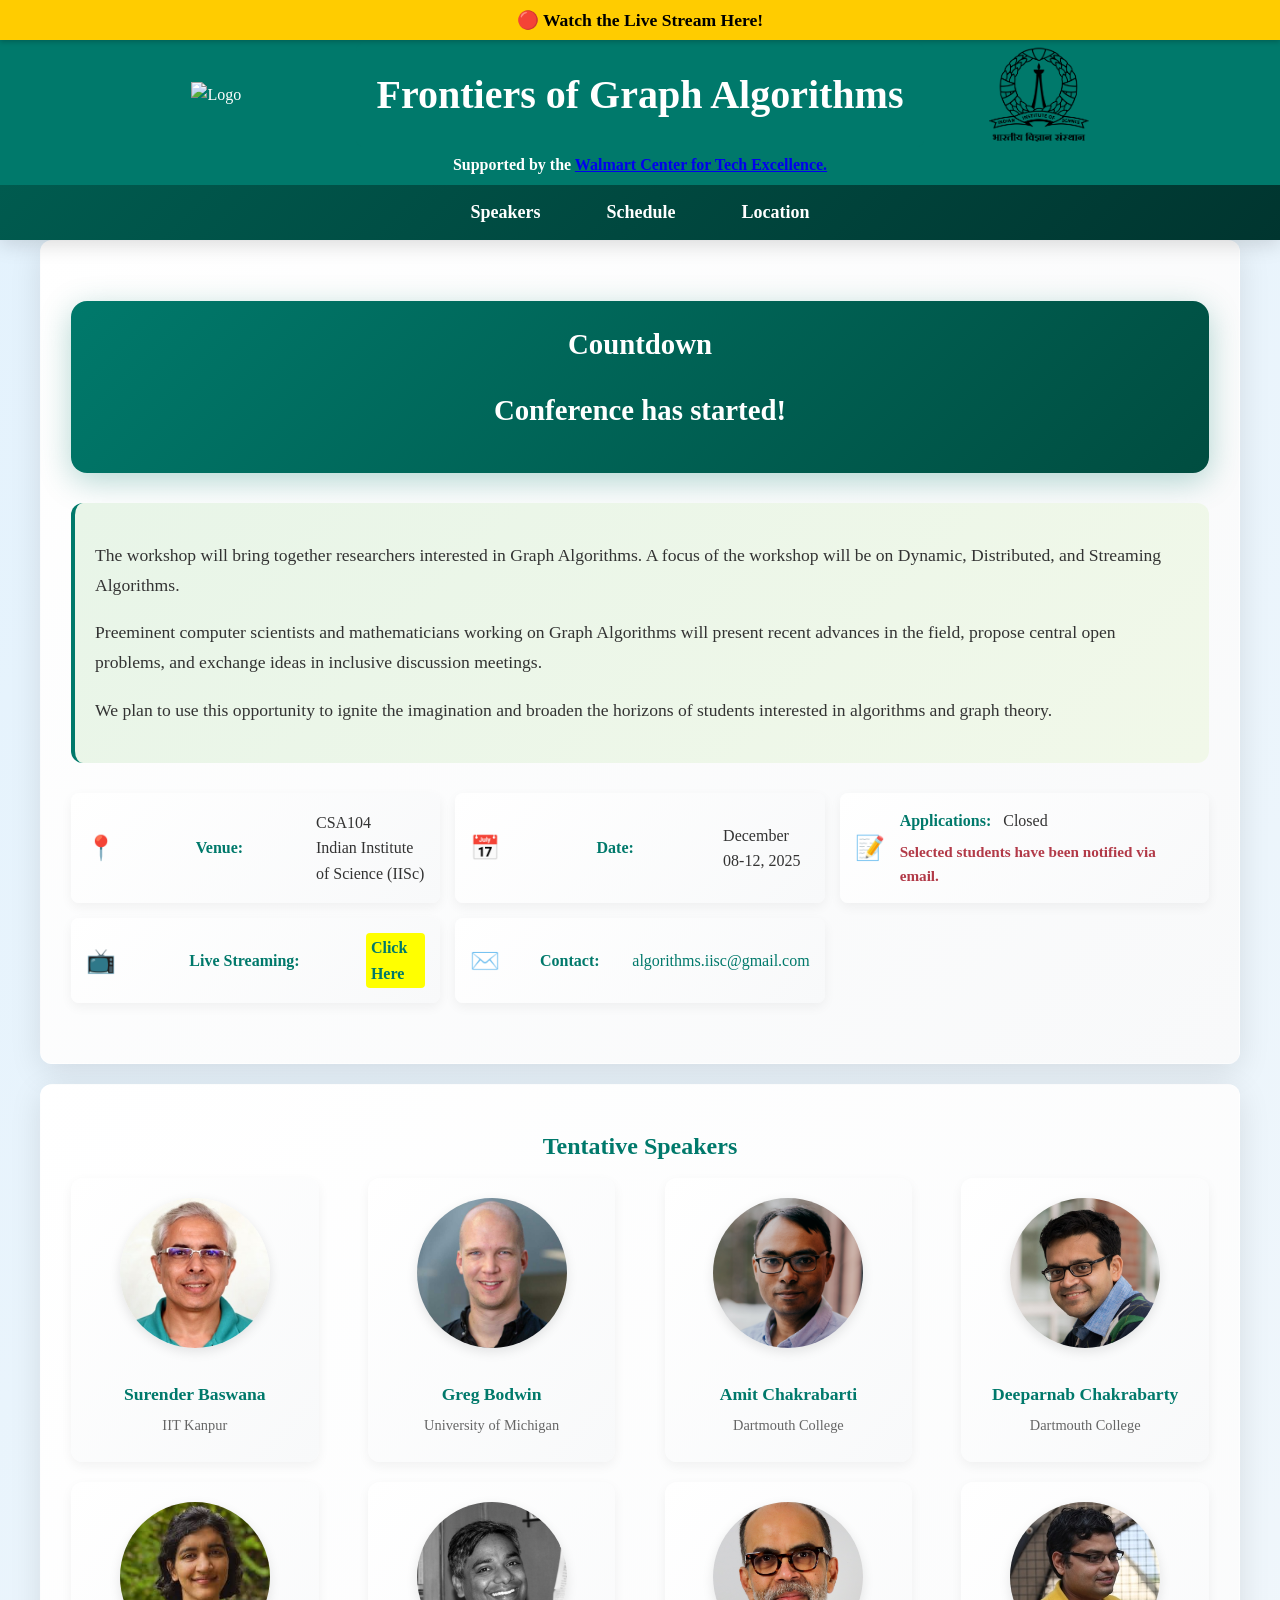
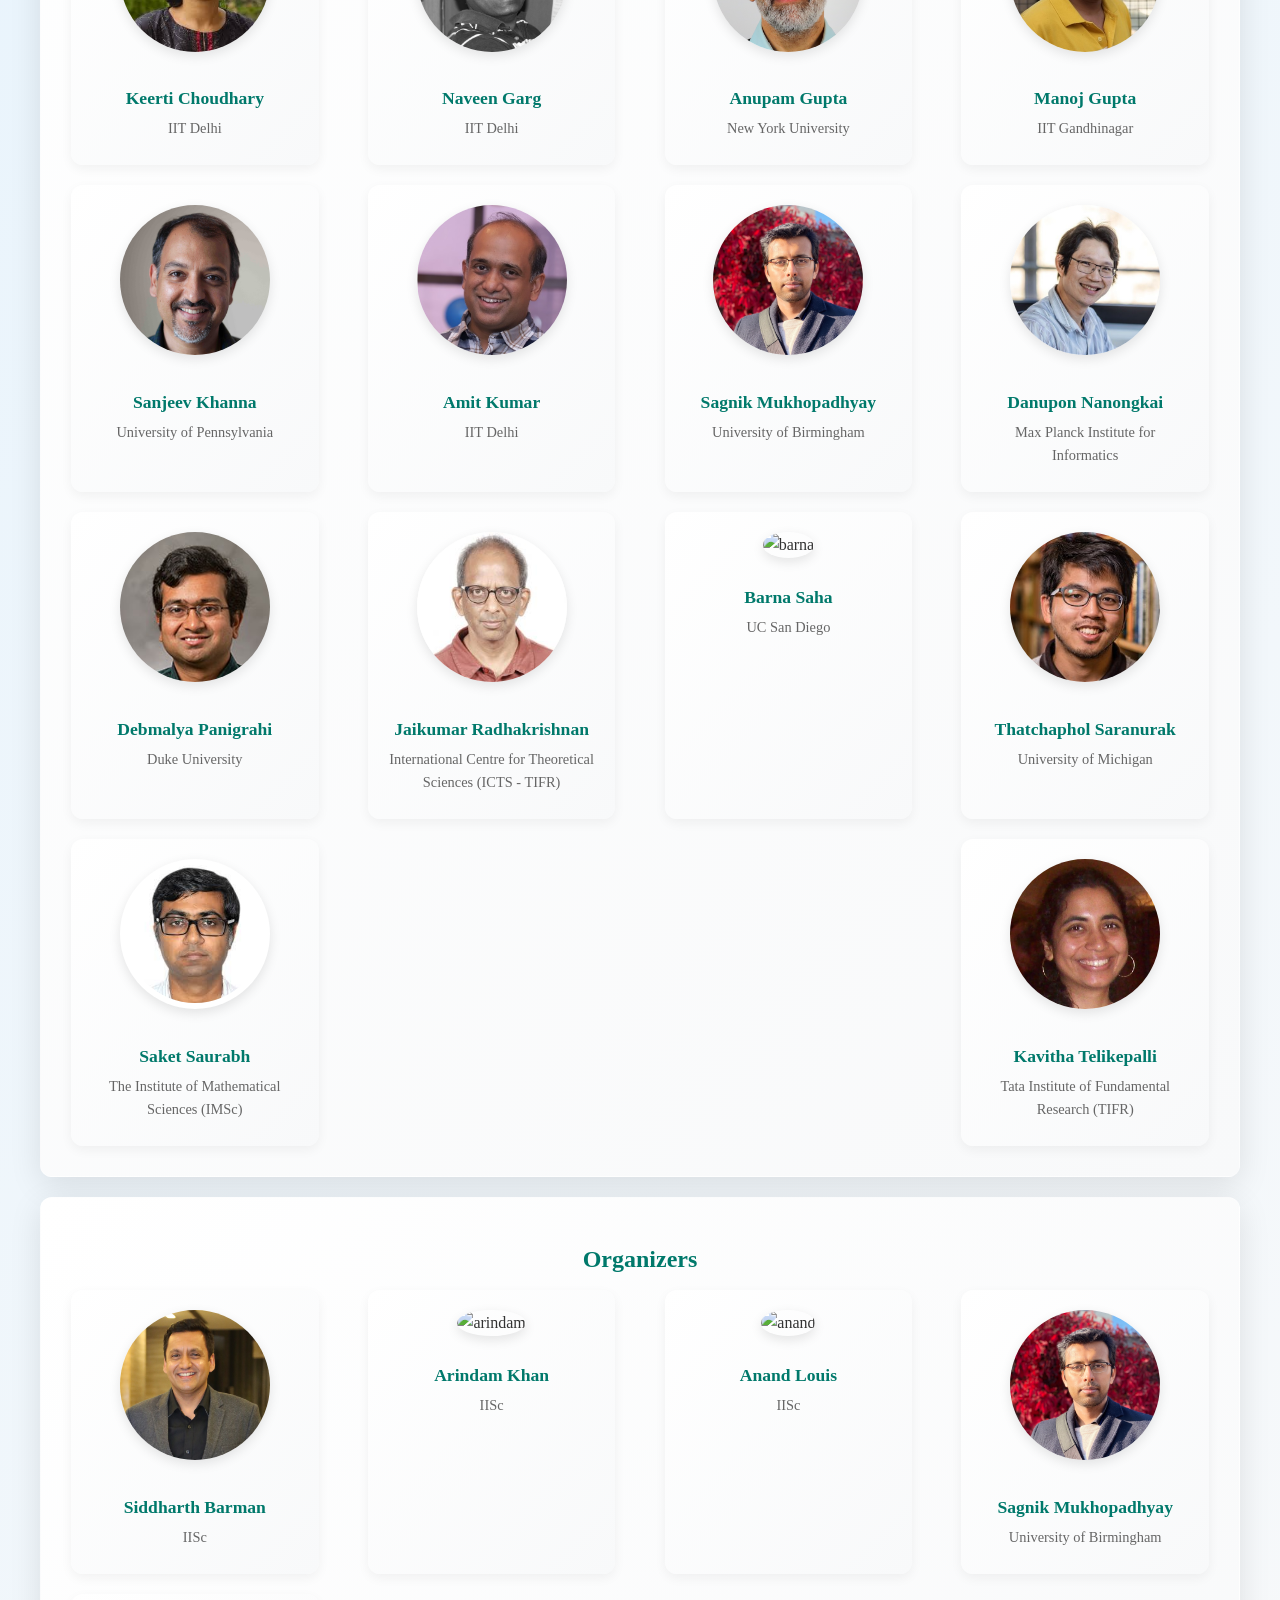
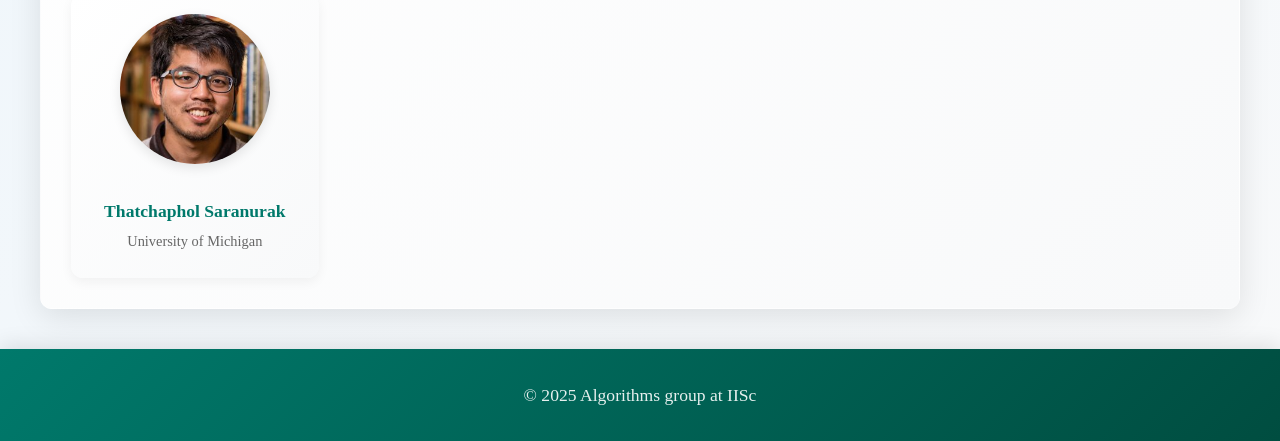
==== index.html @ 6fc30f31 "Add floating banner for live stream" ====
<!DOCTYPE html>
<html lang="en">
<head>
    <meta charset="UTF-8">
    <meta name="viewport" content="width=device-width, initial-scale=1.0">
    <title>Frontiers of Graph Algorithms</title>
    <link rel="stylesheet" href="styles.css">
    <link href="https://fonts.googleapis.com/css2?family=Roboto:wght@400;700&display=swap" rel="stylesheet">
</head>
<body class="with-banner">
    <div class="floating-banner">
        <a href="https://youtube.com/playlist?list=PLmx4utxjUQD4V6coxKDLTS6IqJIbs5d2M&si=CVn0hxVryFUeJpWC" target="_blank">
            🔴 Watch the Live Stream Here!
        </a>
    </div>
    <header>
        <div class="header-content">
            <div class="logo-container">
                <img src="https://www.csa.iisc.ac.in/newweb/wp-content/uploads/2019/12/csa-logo-color.png" alt="Logo" class="logo">
            </div>
        <h1>Frontiers of Graph Algorithms</h1>
        <div class="logo-container">
                <img src="images/IIScLogo.png" alt="Logo" class="logo">
            </div>
        </div>
        <strong>Supported by the <a href="https://www.csa.iisc.ac.in/cfe-walmart/">Walmart Center for Tech Excellence.</a></strong>
        <nav>
            <ul>
                <li><a href="index.html#speakers">Speakers</a></li>
                <li><a href="schedule.html">Schedule</a></li>
                <li><a href="location.html">Location</a></li>
            </ul>
        </nav>
    </header>

    <main>
        <section id="details">
            <!-- <h2>Workshop Details</h2> -->
            <!-- Countdown Timer -->
            <div class="countdown-container">
                <h3>Countdown</h3>
                <div id="countdown">
                    <div class="countdown-item">
                        <span id="days">0</span>
                        <label>Days</label>
                    </div>
                    <div class="countdown-item">
                        <span id="hours">0</span>
                        <label>Hours</label>
                    </div>
                    <div class="countdown-item">
                        <span id="minutes">0</span>
                        <label>Minutes</label>
                    </div>
                    <div class="countdown-item">
                        <span id="seconds">0</span>
                        <label>Seconds</label>
                    </div>
                </div>
            </div>

            <div class="workshop-description">
                <p>The workshop will bring together researchers interested in Graph Algorithms. A focus of the workshop will be on Dynamic, Distributed, and Streaming Algorithms.</p>

                <p>Preeminent computer scientists and mathematicians working on Graph Algorithms will present recent advances in the field, propose central open problems, and exchange ideas in inclusive discussion meetings.</p>

                <p>We plan to use this opportunity to ignite the imagination and broaden the horizons of students interested in algorithms and graph theory.</p>
            </div>
            
            <div class="workshop-info">
                <div class="info-item">
                    <span class="info-icon">📍</span>
                    <strong>Venue:</strong> CSA104<br>Indian Institute of Science (IISc)
                </div>
                <div class="info-item">
                    <span class="info-icon">📅</span>
                    <strong>Date:</strong> December 08-12, 2025
                </div>
                <div class="info-item">
                    <span class="info-icon">📝</span>
                    <div class="application-status closed">
                        <div class="application-status-row">
                            <strong>Applications:</strong>
                            <span class="status-chip">Closed</span>
                        </div>
                        <p class="application-note">Selected students have been notified via email.</p>
                    </div>
                </div>
                <div class="info-item">
                    <span class="info-icon">📺</span>
                    <strong>Live Streaming:</strong> <a href="https://youtube.com/playlist?list=PLmx4utxjUQD4V6coxKDLTS6IqJIbs5d2M&si=CVn0hxVryFUeJpWC" class="highlight-link">Click Here</a>
                </div>
                <div class="info-item">
                    <span class="info-icon">✉️</span>
                    <strong>Contact:</strong> <a href="mailto:algorithms.iisc@gmail.com">algorithms.iisc@gmail.com</a>
                </div>
            </div>
        </section>

        <section id="speakers">
            <h2>Tentative Speakers</h2>
            <div class="tile-container">
                <div class="tile">
                    <a href="https://www.cse.iitk.ac.in/users/sbaswana/">
                        <img class="align-top" src="images/sbaswana.jpg" alt="sbaswana">
                        <h3>Surender Baswana</h3>
                        <p>IIT Kanpur</p>
                    </a>
                </div>
                <!-- <div class="tile">
                    <a href="https://www.dcs.warwick.ac.uk/~u1671158/">
                        <img class="align-top" src="images/sayan.jpg" alt="sayan">
                        <h3>Sayan Bhattacharya</h3>
                        <p>University of Warwick</p>
                    </a>
                </div> -->
                <div class="tile">
                    <a href="https://eecs.engin.umich.edu/people/bodwin-greg/">
                        <img class="align-top" src="images/bodwin.jpg" alt="bodwin">
                        <h3>Greg Bodwin</h3>
                        <p>University of Michigan</p>
                    </a>
                </div>
                <div class="tile">
                    <a href="https://www.cs.dartmouth.edu/~ac/">
                        <img src="images/amit.png" alt="amit">
                        <h3>Amit Chakrabarti</h3>
                        <p>Dartmouth College</p>
                    </a>
                </div>
                <div class="tile">
                    <a href="https://www.cs.dartmouth.edu/~deepc/">
                        <img src="images/deepc.jpg" alt="deepc">
                        <h3>Deeparnab Chakrabarty</h3>
                        <p>Dartmouth College</p>
                    </a>
                </div>
                <!-- <div class="tile">
                    <a href="https://www.tcs.tifr.res.in/~arkadev/">
                        <img src="images/arkadev.jpeg" alt="arkadev" class="portrait-adjust">
                        <h3>Arkadev Chattopadhyay</h3>
                        <p>Tata Institute of Fundamental Research (TIFR)</p>
                    </a>
                </div> -->
                <div class="tile">
                    <a href="https://web.iitd.ac.in/~keerti/index.htm">
                        <img src="images/keerti.jpeg" alt="keerti">
                        <h3>Keerti Choudhary</h3>
                        <p>IIT Delhi</p>
                    </a>
                </div>
                <div class="tile">
                    <a href="https://www.cse.iitd.ac.in/~naveen/">
                        <img src="images/naveen.jpg" alt="naveen">
                        <h3>Naveen Garg</h3>
                        <p>IIT Delhi</p>
                    </a>
                </div>
                <div class="tile">
                    <a href="https://cs.nyu.edu/~anupamg/">
                        <img src="images/anupam-gupta.png" alt="anupam">
                        <h3>Anupam Gupta</h3>
                        <p>New York University</p>
                    </a>
                </div>
                <div class="tile">
                    <a href="https://iitgn.ac.in/faculty/cse/manoj">
                        <img src="images/manoj.jpeg" alt="manoj">
                        <h3>Manoj Gupta</h3>
                        <p>IIT Gandhinagar</p>
                    </a>
                </div>
                <div class="tile">
                    <a href="https://www.cis.upenn.edu/~sanjeev/">
                        <img class="align-top" src="images/sanjeev.jpg" alt="sanjeev">
                        <h3>Sanjeev Khanna</h3>
                        <p>University of Pennsylvania</p>
                    </a>
                </div>
                <div class="tile">
                    <a href="https://www.cse.iitd.ac.in/~amitk/">
                        <img class="align-top" src="images/amitkumar.jpeg" alt="amitkumar">
                        <h3>Amit Kumar</h3>
                        <p>IIT Delhi</p>
                    </a>
                </div>
                <div class="tile">
                    <a href="https://sagnikm.github.io/">
                        <img src="images/sagnik.jpg" alt="sagnik">
                        <h3>Sagnik Mukhopadhyay</h3>
                        <p>University of Birmingham</p>
                    </a>
                </div>
                <div class="tile">
                    <a href="https://sites.google.com/site/dannanongkai/">
                        <img src="images/danupon.jpg" alt="danupon">
                        <h3>Danupon Nanongkai</h3>
                        <p>Max Planck Institute for Informatics</p>
                    </a>
                </div>
                <div class="tile">
                    <a href="https://www.debmalyapanigrahi.org/">
                        <img class="align-top" src="images/debmalya.jpg" alt="debmalaya">
                        <h3>Debmalya Panigrahi</h3>
                        <p>Duke University</p>
                    </a>
                </div>
                <div class="tile">
                    <a href="https://www.icts.res.in/people/jaikumar-radhakrishnan1">
                        <img class="align-top" src="images/jaikumar-radhakrishnan.jpg" alt="jaikumar">
                        <h3>Jaikumar Radhakrishnan</h3>
                        <p>International Centre for Theoretical Sciences (ICTS - TIFR)</p>
                    </a>
                </div>
                <div class="tile">
                    <a href="https://barnasaha.net/">
                        <img src="https://barnasaha.net/wp-content/uploads/2023/05/barna-saha-17-of-23-1-1024x948-headshot.jpeg" alt="barna">
                        <h3>Barna Saha</h3>
                        <p>UC San Diego</p>
                    </a>
                </div>
                <div class="tile">
                    <a href="https://sites.google.com/site/thsaranurak/">
                        <img src="images/thachaphol.jpg" alt="thatchaphol">
                        <h3>Thatchaphol Saranurak</h3>
                        <p>University of Michigan</p>
                    </a>
                </div>
                <div class="tile">
                    <a href="https://www.imsc.res.in/saket_saurabh">
                        <img src="images/saket.jpeg" alt="saket_saurabh" class="portrait-adjust">
                        <h3>Saket Saurabh</h3>
                        <p>The Institute of Mathematical Sciences (IMSc)</p>
                    </a>
                </div>
                <div class="tile">
                    <a href="https://www.tcs.tifr.res.in/~kavitha/">
                        <img src="images/kavitha1.jpg" alt="kavitha">
                        <h3>Kavitha Telikepalli</h3>
                        <p>Tata Institute of Fundamental Research (TIFR)</p>
                    </a>
                </div>
            </div>
        </section>

        <!-- <section id="speakers">
            <h2>Invited Faculty Participants</h2>
            <ul class="participants">
                <li>N R Aravind (IIT Hyderabad)</li>
                <li>Pradeesha Ashok (IIIT Bangalore)</li>
                <li>Aritra Banik (NISER Bhubaneswar)</li>
                <li>Surender Baswana (IIT Kanpur)</li>
                <li>Arijit Bishnu (ISI Kolkata)</li>
                <li>Amit Chakrabarti (Dartmouth)</li>
                <li>Diptarka Chakraborty (NUS, Singapore)</li>
                <li>Sourav Chakraborty (ISI Kolkata)</li>
                <li>Sunil Chandran (IISc)</li>
                <li>Gautam Das (IIT Guwahati)</li>
                <li>Sandip Das (ISI Kolkata)</li>
                <li>Syamantak Das (IIIT Delhi)</li>
                <li>Minati De (IIT Delhi)</li>
                <li>Mousumi Dutt (St. Thomas' College, Kolkata)</li>
                <li>Kshitij Gajjar (IIIT Hyderabad)</li>
                <li>Arijit Ghosh (ISI Kolkata)</li>
                <li>Subir Kumar Ghosh (RKMV Belur)</li>
                <li>Mayank Goswami (CUNY, USA)</li>
                <li>Sathish Govindarajan (IISc)</li>
                <li>Manoj Gupta (IIT Gandhinagar)</li>
                <li>Purvi Gupta (IISc)</li>
                <li>Siddharth Gupta (BITS Pilani Goa)</li>
                <li>Tanmay Inamdar (IIT Jodhpur)</li>
                <li>Shahbaz Khan (IIT Roorkee)</li>
                <li>Sudeshna Kolay (IIT Kharagpur)</li>
                <li>Akash Kumar (IIT Bombay)</li>
                <li>Rajendra Kumar (IIT Delhi)</li>
                <li>Anand Louis (IISc)</li>
                <li>Subhas Chandra Nandy (ISI Kolkata)</li>
                <li>Vijay Natarajan (IISc)</li>
                <li>Sudebkumar Pal (IIT Kharagpur)</li>
                <li>Jaikumar Radhakrishnan (ICTS Bengaluru)</li>
                <li>Rajiv Raman (IIIT Delhi)</li>
                <li>Tarun Rambha (IISc)</li>
                <li>Bodhayan Roy (IIT Kharagpur)</li>
                <li>Sasanka Roy (ISI Kolkata)</li>
                <li>Sanjib Sadhu (NIT Durgapur)</li>
                <li>Chandan Saha (IISc)</li>
                <li>Swami Sarvottamananda (RKMV Belur)</li>
                <li>Sandeep Sen (Ashoka University)</li>
                <li>Suraj Shetia (IIT Bombay)</li>
                <li>Prafullkumar Tale (IISER Bhopal)</li>
            </ul>
        </section> -->

        <!-- <section id="speakers">
            <h2>Student Participants</h2>
            <ul class="participants">
                <li>Pranab Kumar Panda (TIFR)</li>
                <li>Shubham Bhardwaj (TIFR)</li>
                <li>Satyam Singh (IIT Bombay)</li>
                <li>Bubai Manna (IIT Kharagpur)</li>
                <li>Srijan Chakraborty (CMI)</li>
                <li>Prateek Jain (IIT Bombay)</li>
                <li>Jatin Yadav (IIT Delhi)</li>
                <li>Udhav Varma (IIT Kanpur)</li>
                <li>Priyanshi Agrawal (IIT Gandhinagar)</li>
                <li>Subham Bhattacharjee (IIT Hyderabad)</li>
                <li>Himanshi Singh (IIT Bombay)</li>
                <li>Devdan Dey (IIT Bombay)</li>
                <li>Madhumita Kundu (University of Bergen)</li>
                <li>Soura Sena Das (ISI Kolkata)</li>
                <li>Sk Samim Islam (ISI Kolkata)</li>
                <li>Ritam Manna Mitra (ISI Kolkata)</li>
                <li>Ashlesha Hota (IIT Kharagpur)</li>
                <li>Priyanka Jana (ISI Kolkata)</li>
                <li>Waseem Akram (IIT Kanpur)</li>
                <li>Apoorva Gupta (IIT Kanpur)</li>
                <li>Debarshi Chanda (ISI Kolkata)</li>
                <li>Saumya Sen (ISI Kolkata)</li>
                <li>Tamojit Saha (RKMVERI)</li>
                <li>Suryendu Dalal (IIIT Delhi)</li>
                <li>Ritesh Seth (IIIT Delhi)</li>
                <li>Vidya Sagar Sharma (TIFR Mumbai)</li>
                <li>Sutanoya Chakraborty (ISI Kolkata)</li>
                <li>Madhura Dutta (TCG CREST, Kolkata)</li>
                <li>Buddha Dev Das (ISI Kolkata)</li>
                <li>Kailash Gopal D (IIT Madras)</li>
                <li>Shreyas Sachidananda Adiga (IIIT Hyderabad)</li>
                <li>Althaf PV (IIIT Bangalore)</li>
                <li>Vinod Gupta (IIT Madras)</li>
                <li>Pavan Thanay (IIIT Bangalore)</li>
                <li>Pritesh Kumar (IMSc)</li>
                <li>Jatin Kumar Dey (ISI Kolkata)</li>
                <li>Anshul Kumar (IIT Roorkee)</li>
                <li>Durga Prasad Nuthalapati (IIT Kharagpur)</li>
                <li>Jibran Mohammad (IIT Roorkee)</li>
                <li>Ishan Chakraborty (IMSc)</li>
                <li>Ritam Manna Mitra (ISI Kolkata)</li>
                <li>Basudeb Roy (ISI Kolkata)</li>
                <li>Prahlad Narasimhan (Stonybrook, USA)</li>
                <li>Aditya Lonkar (Georgia Tech)</li>
                <li>Arnab Maiti (U Washington)</li>
                <li>Kailash Gopal D (IIT Madras)</li>
                <li>Soumyaprabha Dey (IIT Delhi)</li>
                <li>Sudarshan Shyam (Aarhus University)</li>
                <li>Aniket Basuroy (Aarhus University)</li>
                <li>Samyak Jha (IIT Bombay)</li>
                <li>Sooraj A P (IIT Bombay)</li>
                <li>Varun Suriyanarayana (Cornell)</li>
            </ul>
        </section> -->

        <section id="speakers">
            <h2>Organizers</h2>
            <div class="tile-container">
                <div class="tile">
                    <a href="https://www.csa.iisc.ac.in/~barman/">
                        <img src="images/barman.jpg" alt="barman">
                        <h3>Siddharth Barman</h3>
                        <p>IISc</p>
                    </a>
                </div>
                <div class="tile">
                    <a href="https://www.csa.iisc.ac.in/~arindamkhan/">
                        <img src="https://www.csa.iisc.ac.in/~arindamkhan/pic.jpg" alt="arindam">
                        <h3>Arindam Khan</h3>
                        <p>IISc</p>
                    </a>
                </div>
                <div class="tile">
                    <a href="https://www.csa.iisc.ac.in/~anandl/">
                        <img src="https://simonsfoundation.imgix.net/wp-content/uploads/2017/07/11144311/Louis_N4A2885-125px-srgb.jpg?auto=format&w=120&h=120&fit=crop&crop=faces&q=90" alt="anand">
                        <h3>Anand Louis</h3>
                        <p>IISc</p>
                    </a>
                </div>
                <div class="tile">
                    <a href="https://sagnikm.github.io/">
                        <img src="images/sagnik.jpg" alt="sagnik">
                        <h3>Sagnik Mukhopadhyay</h3>
                        <p>University of Birmingham</p>
                    </a>
                </div>
                <div class="tile">
                    <a href="https://sites.google.com/site/thsaranurak/">
                        <img src="images/thachaphol.jpg" alt="thatchaphol">
                        <h3>Thatchaphol Saranurak</h3>
                        <p>University of Michigan</p>
                    </a>
                </div>
            </div>
        </section>

    </main>

    <footer>
        <p>&copy; 2025 Algorithms group at IISc</p>
    </footer>

    <script>
        // Countdown Timer
        function updateCountdown() {
            const conferenceDate = new Date('December 8, 2025 09:00:00').getTime();
            const now = new Date().getTime();
            const timeLeft = conferenceDate - now;
            
            if (timeLeft > 0) {
                const days = Math.floor(timeLeft / (1000 * 60 * 60 * 24));
                const hours = Math.floor((timeLeft % (1000 * 60 * 60 * 24)) / (1000 * 60 * 60));
                const minutes = Math.floor((timeLeft % (1000 * 60 * 60)) / (1000 * 60));
                const seconds = Math.floor((timeLeft % (1000 * 60)) / 1000);
                
                document.getElementById('days').textContent = days;
                document.getElementById('hours').textContent = hours;
                document.getElementById('minutes').textContent = minutes;
                document.getElementById('seconds').textContent = seconds;
            } else {
                document.getElementById('countdown').innerHTML = '<h3>Conference has started!</h3>';
            }
        }
        
        // Update countdown every second
        setInterval(updateCountdown, 1000);
        updateCountdown(); // Initial call
        
        // Mobile header scroll behavior
        function handleMobileScroll() {
            const isPortraitMobile = window.innerWidth <= 720;
            const isLandscapeMobile = window.innerWidth <= 1024 && window.innerHeight <= 600;
            
            if (isPortraitMobile || isLandscapeMobile) {
                const header = document.querySelector('header');
                const headerContent = document.querySelector('.header-content');
                const supportText = document.querySelector('header strong');
                const nav = document.querySelector('nav');
                const main = document.querySelector('main');
                
                if (window.scrollY > 25) {
                    if (isLandscapeMobile) {
                        header.classList.add('scrolled');
                    }
                    headerContent.classList.add('scrolled');
                    supportText.classList.add('scrolled');
                    nav.classList.add('scrolled');
                    main.style.marginTop = '80px'; // Adjust main margin when scrolled
                } else {
                    if (isLandscapeMobile) {
                        header.classList.remove('scrolled');
                    }
                    headerContent.classList.remove('scrolled');
                    supportText.classList.remove('scrolled');
                    nav.classList.remove('scrolled');
                    main.style.marginTop = '160px'; // Reset main margin
                }
            }
        }
        
        // Add scroll event listener
        window.addEventListener('scroll', handleMobileScroll);
        window.addEventListener('resize', handleMobileScroll); // Handle orientation changes
        
        // Initial check
        handleMobileScroll();
    </script>
</body>
</html>
---- styles.css ----
html {
  scroll-padding-top: 220px;
}


body {
    font-family: 'Palatino', 'Garamond', 'Baskerville', 'Times New Roman', 'Georgia', 'Book Antiqua', serif;
/*    font-family: 'Roboto', sans-serif;*/
    margin: 0;
    padding: 0;
    background: linear-gradient(135deg, #e3f2fd 0%, #f8f9fa 100%);
    color: #333;
    line-height: 1.6;
}

.floating-banner {
    position: fixed;
    top: 0;
    left: 0;
    width: 100%;
    background-color: #ffcc00;
    color: #000;
    text-align: center;
    padding: 10px 0;
    z-index: 2000;
    font-weight: bold;
    box-shadow: 0 2px 5px rgba(0,0,0,0.2);
    height: 40px; /* Explicit height to match calculations */
    box-sizing: border-box;
    display: flex;
    align-items: center;
    justify-content: center;
}

.floating-banner a {
    color: #000;
    text-decoration: none;
    font-size: 1.1em;
    display: flex;
    align-items: center;
    gap: 8px;
}

.floating-banner a:hover {
    text-decoration: underline;
}

.highlight-link {
    color: #ff0000; /* Bright red */
    font-weight: bold;
    text-decoration: underline;
    background-color: #ffff00; /* Yellow background for extra visibility */
    padding: 2px 5px;
    border-radius: 4px;
}

header {
    background-color: #00796b;
    color: #fff;
    box-shadow: 0 4px 20px rgba(0, 0, 0, 0.15);
    position: fixed;
    top: 0;
    width: 100%;
    z-index: 1000;
    display: flex;
    flex-direction: column;
    align-items: center;
}

body.with-banner header {
    top: 40px;
}

.header-content {
    display: flex;
/*    flex-direction: column;*/
    align-items: center;
    justify-content: flex-start;
    padding: 0 20px;
    background-color: #00796b;
    max-width: 1200px;
    height:auto;
}

.support-info {
    font-size: 14px;
    color: #666; /* Adjust color as needed */
    margin-top: 10px; /* Adds space between the title and the support text */
    margin-bottom: 0; /* Remove any default margin that might add extra space below */
}

.logo-container {
    display: flex;
    align-items: center;
    margin: 0 60px;
}

.logo {
    width: 100px;
    height: auto;
    padding: 5px;
}

nav {
    background: linear-gradient(135deg, #005b4f 0%, #00352f 100%);
    text-align: center;
    padding: 0.5em 0;
    width: 100%;
    margin-top: 5px;
}

nav ul {
    list-style: none;
    padding: 0;
    margin: 0;
    text-align: center;
}

nav ul li {
    display: inline;
    margin: 0 15px;
}

nav ul li a {
    color: #fff;
    text-decoration: none;
    font-weight: bold;
    transition: all 0.3s ease;
    padding: 8px 16px;
    border-radius: 20px;
    display: inline-block;
}

nav ul li a:hover {
    color: #ffcc80;
    background-color: rgba(255, 255, 255, 0.1);
    transform: translateY(-2px);
}

h1 {
    margin: 0;
    text-align: center;
    color: #ffffff; /* Updated color for better contrast */
    background-color: #00796b; /* Adding background color for h1 */
    padding: 0.5em; /* Adding padding for better readability */
    border-radius: 8px; /* Adding border-radius for aesthetics */
    flex: 1;
    font-size: 2.5em;
}

h2 {
    margin: 0.5em 0;
    text-align: center;
    color: #00796b;
}

strong {
    margin: 2px 0; /* Space above and below the text */
    text-align: center;
    width: 100%; /* Make sure the strong element takes up full width */
}

main {
    padding: 20px;
    max-width: 1200px;
    margin: 160px auto 0;
}

body.with-banner main {
    margin: 200px auto 0;
}

ul li {
    font-size: 18px; /* Increase font size for better readability */
    line-height: 1.3; /* Improve line spacing */
    margin-bottom: 10px; /* Space between list items */
}
.participants {
    padding-left: 40px; /* Space bullets from content */
    margin: 40px 0; /* Space around the list */
    list-style-type: disc; /* Customize bullet style if needed */
    display: grid;
    grid-template-columns: 1fr; /* Single column by default */
}

/* Double column on wider screens */
@media (min-width: 800px) { /* Adjust the breakpoint as needed */
    .participants {
        grid-template-columns: repeat(2, 1fr); /* Two equal columns */
        gap: 10px; /* Space between columns */
    }
}

#speakers, #schedule, #details, #location {
    background: linear-gradient(135deg, #ffffff 0%, #f8f9fa 100%);
    border-radius: 12px;
    margin: 20px 0;
    padding: 30px;
    box-shadow: 0 8px 32px rgba(0, 0, 0, 0.1);
    border: 1px solid rgba(255, 255, 255, 0.2);
    backdrop-filter: blur(10px);
}

/* Countdown Timer Styles */
.countdown-container {
    text-align: center;
    margin: 30px 0;
    padding: 20px;
    background: linear-gradient(135deg, #00796b 0%, #004d40 100%);
    border-radius: 16px;
    color: white;
    box-shadow: 0 8px 32px rgba(0, 121, 107, 0.3);
}

.countdown-container h3 {
    margin: 0 0 20px 0;
    font-size: 1.8em;
    color: #ffffff;
}

#countdown {
    display: flex;
    justify-content: center;
    gap: 20px;
    flex-wrap: wrap;
}

.countdown-item {
    display: flex;
    flex-direction: column;
    align-items: center;
    background: rgba(255, 255, 255, 0.1);
    padding: 20px;
    border-radius: 12px;
    min-width: 80px;
    backdrop-filter: blur(10px);
    border: 1px solid rgba(255, 255, 255, 0.2);
    transition: transform 0.3s ease;
}

.countdown-item:hover {
    transform: translateY(-5px);
}

.countdown-item span {
    font-size: 2.5em;
    font-weight: bold;
    color: #ffffff;
    margin-bottom: 5px;
}

.countdown-item label {
    font-size: 0.9em;
    color: #e0f2f1;
    text-transform: uppercase;
    letter-spacing: 1px;
}

/* Workshop Info Styles */
.workshop-description {
    margin: 30px 0;
    padding: 20px;
    background: linear-gradient(135deg, #e8f5e8 0%, #f1f8e9 100%);
    border-radius: 12px;
    border-left: 4px solid #00796b;
    font-size: 1.1em;
    line-height: 1.7;
}

.workshop-info {
    display: grid;
    grid-template-columns: repeat(auto-fit, minmax(300px, 1fr));
    gap: 15px;
    margin: 30px 0;
}

.info-item {
    display: flex;
    align-items: center;
    padding: 15px;
    background: linear-gradient(135deg, #ffffff 0%, #f8f9fa 100%);
    border-radius: 8px;
    box-shadow: 0 4px 12px rgba(0, 0, 0, 0.05);
    transition: transform 0.3s ease, box-shadow 0.3s ease;
}

.info-item:hover {
    transform: translateY(-3px);
    box-shadow: 0 8px 24px rgba(0, 0, 0, 0.1);
}

.info-icon {
    font-size: 1.5em;
    margin-right: 15px;
    min-width: 30px;
}

.info-item strong {
    color: #00796b;
    margin-right: 8px;
}

.info-item a {
    color: #00796b;
    text-decoration: none;
    transition: color 0.3s ease;
}

.info-item a:hover {
    color: #004d40;
    text-decoration: underline;
}

.tile-container {
    display: flex;
    flex-wrap: wrap;
    justify-content: space-between;
    gap: 20px;
}

.tile {
    padding: 20px;
    width: calc(20% - 20px); /* Adjust width to fit four tiles per row */
    text-align: center;
    transition: all 0.3s ease;
    border-radius: 12px;
    background: linear-gradient(135deg, #ffffff 0%, #f8f9fa 100%);
    box-shadow: 0 4px 12px rgba(0, 0, 0, 0.05);
}

.tile a {
    text-decoration: none;
    color: inherit;
}

.tile:hover {
    transform: translateY(-10px);
    box-shadow: 0 12px 40px rgba(0, 0, 0, 0.15);
    background: linear-gradient(135deg, #ffffff 0%, #e8f5e8 100%);
}

.tile:hover img {
    border: 3px solid #00796b; 
    box-sizing: border-box;
    transform: scale(1.05);
}

.tile img {
    width: 150px; /* Set a fixed width */
    height: 150px; /* Set a fixed height */
    border-radius: 50%;
    object-fit: cover; /* Ensure the image covers the entire area */
    margin-bottom: 10px;
    transition: all 0.3s ease;
    box-shadow: 0 4px 12px rgba(0, 0, 0, 0.1);
}

.tile img.portrait-adjust {
    object-fit: contain;
    background: #ffffff;
    padding: 6px;
    box-sizing: border-box;
}

.tile h3 {
    color: #00796b;
    margin: 15px 0 5px 0;
    font-size: 1.1em;
}

.tile p {
    color: #666;
    font-size: 0.9em;
    margin: 5px 0;
}

.align-top {
    object-position: top;
}

.align-bottom {
    object-position: bottom;
}

@media screen and (max-width: 720px) {  /* For narrow screens */
  .tile-container {
    justify-content: center;
  }

  .tile {
    width: 100%;
  }

  h1 {
    font-size: 1.4em;
  }
  
  .workshop-description {
    font-size: medium;
    line-height: 1.6;
  }
  
  main {
    margin: 160px auto 0; /* Keep original margin for initial state */
  }
  .logo-container {
    margin: 0 10px;
  }
  
  /* Mobile header scroll behavior */
  .header-content {
    transition: all 0.3s ease;
    overflow: hidden;
  }
  
  .header-content.scrolled {
    max-height: 0;
    opacity: 0;
    padding: 0 20px;
  }
  
  header strong {
    transition: all 0.3s ease;
  }
  
  header strong.scrolled {
    max-height: 0;
    opacity: 0;
    overflow: hidden;
  }
  
  /* Make navigation more compact on mobile */
  nav {
    margin-top: 5px;
    padding: 0.8em 0;
    transition: all 0.3s ease;
  }
  
  nav.scrolled {
    margin-top: 0;
  }
  
  /* Fix navigation to stay on same line */
  nav ul li {
    margin: 0 5px; /* Reduce margin between nav items */
  }
  
  nav ul li a {
    padding: 8px 12px; /* Adequate padding for touch targets */
    font-size: 0.95em; /* Slightly smaller font size */
  }
  
  /* Hide countdown timer on mobile */
  .countdown-container {
    display: none;
  }
  
  .workshop-info {
    grid-template-columns: 1fr;
  }
  
  .info-item {
    flex-direction: column;
    text-align: center;
  }
  
  .info-icon {
    margin-right: 0;
    margin-bottom: 10px;
  }
}


table {
    width: 100%;
    border-collapse: collapse;
    margin: 20px 0;
}

th, td {
    border: 1px solid #ddd;
    padding: 12px;
    text-align: left;
}

th {
    background-color: #00796b;
    color: #fff;
}

tr:nth-child(even) {
    background-color: #f2f2f2;
}

footer {
    background: linear-gradient(135deg, #00796b 0%, #004d40 100%);
    color: #fff;
    text-align: center;
    padding: 2em 0;
    position: relative;
    width: 100%;
    bottom: 0;
    box-shadow: 0 -4px 20px rgba(0, 0, 0, 0.1);
}

footer p {
    margin: 0;
    font-size: 1.1em;
    opacity: 0.9;
}

.loc-image {
    margin: 0 0 15px 15px; /* Margin around images: bottom and left */
}

.loc-image img {
    max-width: 100%; /* Ensure images are responsive */
    max-height: 220px;
    height: auto; /* Maintain aspect ratio */
    border: none; /* Remove any default borders */
    display: block; /* Remove inline spacing issues */
}

/* Align images to the right and allow text wrapping */
.alignright {
    float: right; /* Float images to the right */
    margin: 0 0 15px 15px; /* Margin to space out from text: bottom and left */
}

.map-container {
    position: relative;
    max-width: 800px; /* Adjust as needed */
    width: 100%;
    height: 56.25%;
    padding-bottom: 56.25%;
    overflow: hidden;
    margin: 0 auto;
}

.map-container iframe {
    position: absolute;
    top: 0;
    left: 0;
    width: 100%;
    height: 100%;
    border: 0;
}

/* General mobile compactness */
@media (max-width: 768px) {
    .header-content {
        padding: 8px 15px;
    }

    .header-content h1 {
        font-size: 1.8em;
        padding: 0.3em;
        margin: 0;
    }

    .logo-container {
        margin: 0 30px;
    }

    .logo {
        width: 60px;
        height: auto;
        padding: 3px;
    }

    header strong {
        font-size: 12px;
        padding: 5px 15px;
        margin: 1px 0;
    }

    nav {
        padding: 0.3em 0;
        margin-top: 3px;
    }

    nav ul li {
        margin: 0 8px;
    }

    nav ul li a {
        padding: 6px 12px;
        font-size: 13px;
    }

    main {
        margin: 120px auto 0;
        padding: 15px;
    }
}

/* Mobile scroll behavior styles - Portrait */
@media (max-width: 720px) {
    .header-content.scrolled {
        transform: translateY(-100%);
        opacity: 0;
        visibility: hidden;
        transition: all 0.3s ease;
    }

    header strong.scrolled {
        transform: translateY(-100%);
        opacity: 0;
        visibility: hidden;
        transition: all 0.3s ease;
    }

    nav.scrolled {
        padding: 0.3em 0;
        transition: all 0.3s ease;
    }

    nav.scrolled ul li a {
        padding: 4px 8px;
        font-size: 12px;
        margin: 0 8px;
        transition: all 0.3s ease;
    }
}

/* Mobile scroll behavior styles - Landscape */
@media (max-width: 1024px) and (max-height: 600px) and (orientation: landscape) {
    /* Extra compact header for landscape */
    .header-content {
        padding: 5px 10px;
    }

    .header-content h1 {
        font-size: 1.5em;
        padding: 0.2em;
        margin: 0;
    }

    .logo-container {
        margin: 0 20px;
    }

    .logo {
        width: 45px;
        height: auto;
        padding: 2px;
    }

    header strong {
        font-size: 11px;
        padding: 3px 10px;
        margin: 1px 0;
    }

    nav {
        padding: 0.2em 0;
        margin-top: 2px;
    }

    nav ul li {
        margin: 0 6px;
    }

    nav ul li a {
        padding: 4px 8px;
        font-size: 12px;
    }

    main {
        margin: 90px auto 0;
        padding: 10px;
    }

    header.scrolled {
        transform: translateY(-70%);
        transition: all 0.3s ease;
    }

    .header-content.scrolled {
        transform: translateY(-100%);
        opacity: 0;
        visibility: hidden;
        transition: all 0.3s ease;
    }

    header strong.scrolled {
        transform: translateY(-100%);
        opacity: 0;
        visibility: hidden;
        transition: all 0.3s ease;
    }

    nav.scrolled {
        padding: 0.1em 0;
        transition: all 0.3s ease;
    }

    nav.scrolled ul li a {
        padding: 2px 4px;
        font-size: 10px;
        margin: 0 4px;
        transition: all 0.3s ease;
    }
}

/* Apply Now button styling */
.apply-button {
    display: inline-block;
    background: linear-gradient(135deg, #00796b 0%, #004d40 100%);
    color: white !important;
    padding: 10px 20px;
    border-radius: 6px;
    text-decoration: none !important;
    font-weight: 600;
    font-size: 14px;
    margin-left: 10px;
    box-shadow: 0 2px 8px rgba(0, 121, 107, 0.2);
    transition: all 0.2s ease;
    border: none;
    cursor: pointer;
    letter-spacing: 0.3px;
    white-space: nowrap;
    vertical-align: middle;
}

.apply-button:hover {
    transform: translateY(-1px);
    box-shadow: 0 4px 12px rgba(0, 121, 107, 0.3);
    background: linear-gradient(135deg, #00695c 0%, #003d33 100%);
}

.apply-button:active {
    transform: translateY(0);
    box-shadow: 0 2px 6px rgba(0, 121, 107, 0.2);
}

/* Mobile responsive for apply button */
@media (max-width: 768px) {
    .apply-button {
        padding: 8px 16px;
        font-size: 13px;
        margin-left: 8px;
        margin-top: 4px;
        display: inline-block;
        white-space: nowrap;
    }
}

.application-status {
    display: flex;
    flex-direction: column;
}

.application-status.closed {
    align-items: flex-start;
}

.application-note {
    margin: 6px 0 0;
    color: #b23a48;
    font-weight: 600;
    font-size: 0.95rem;
}
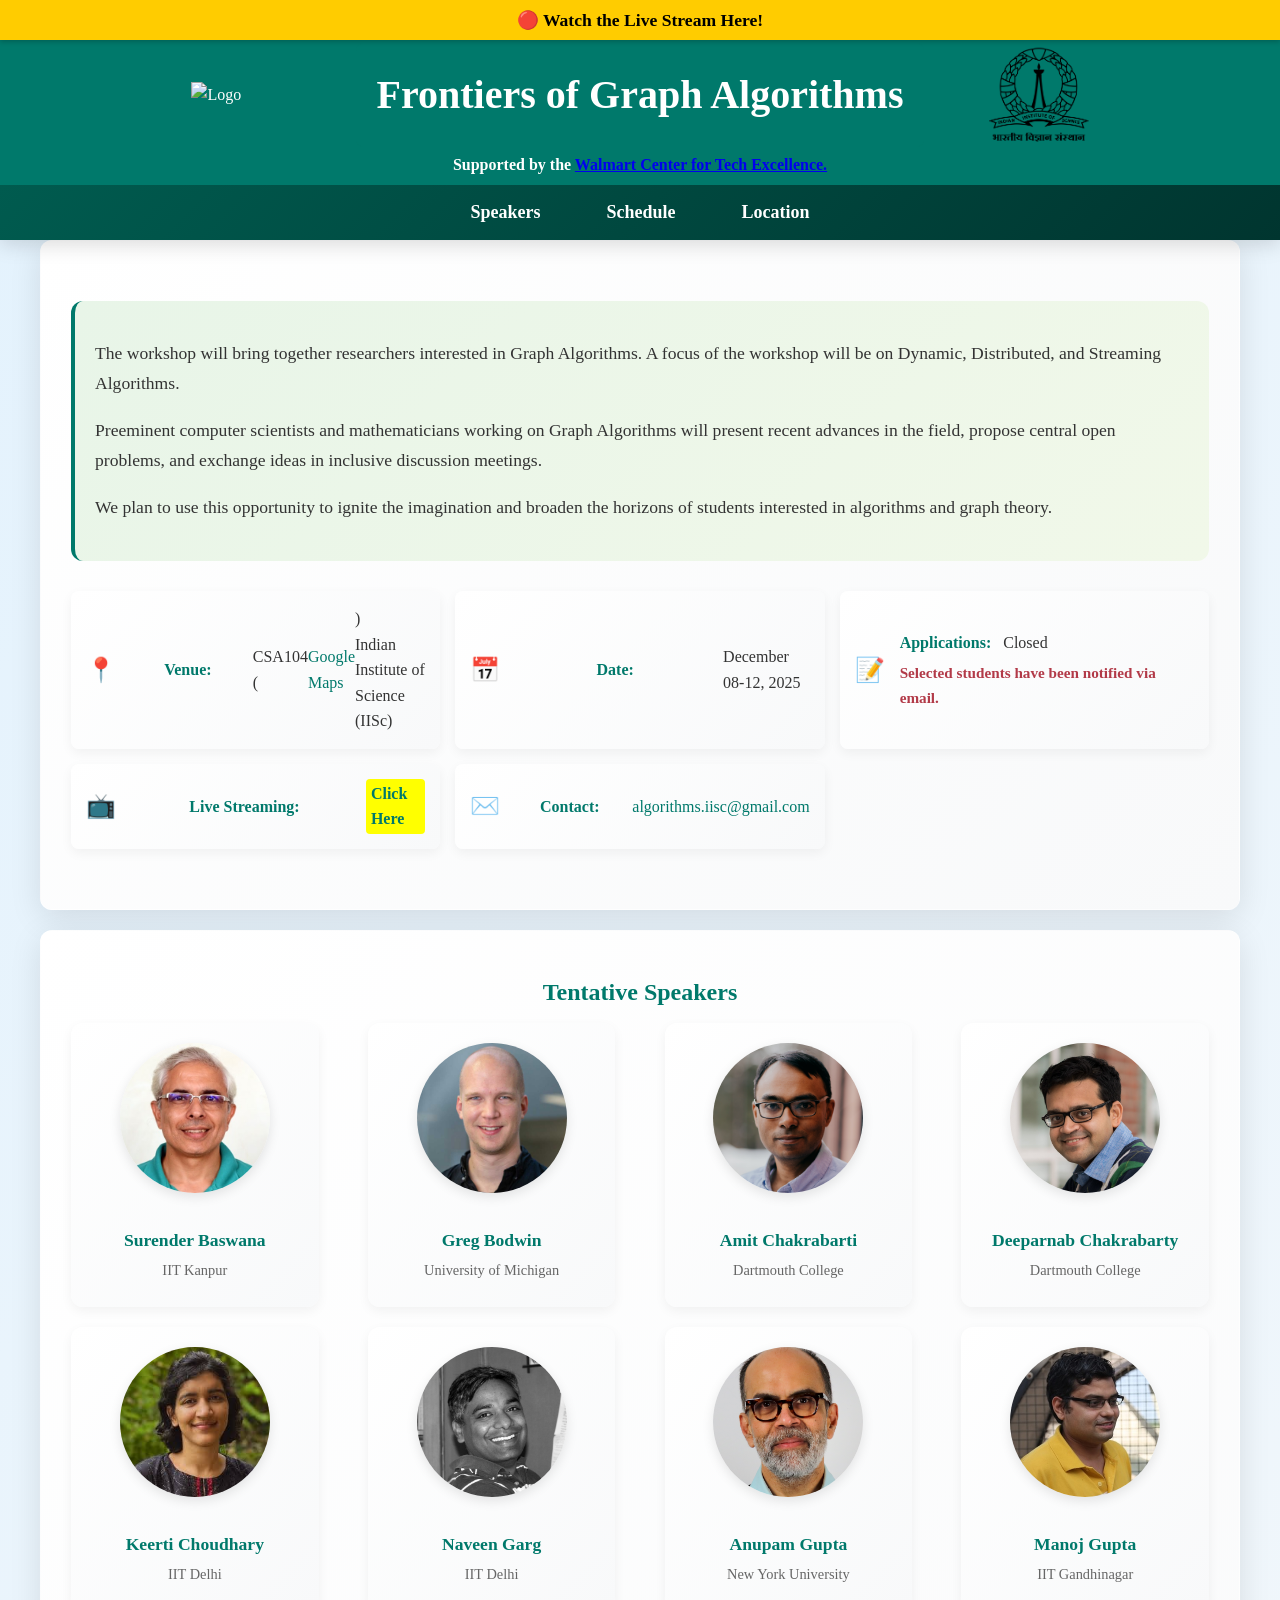
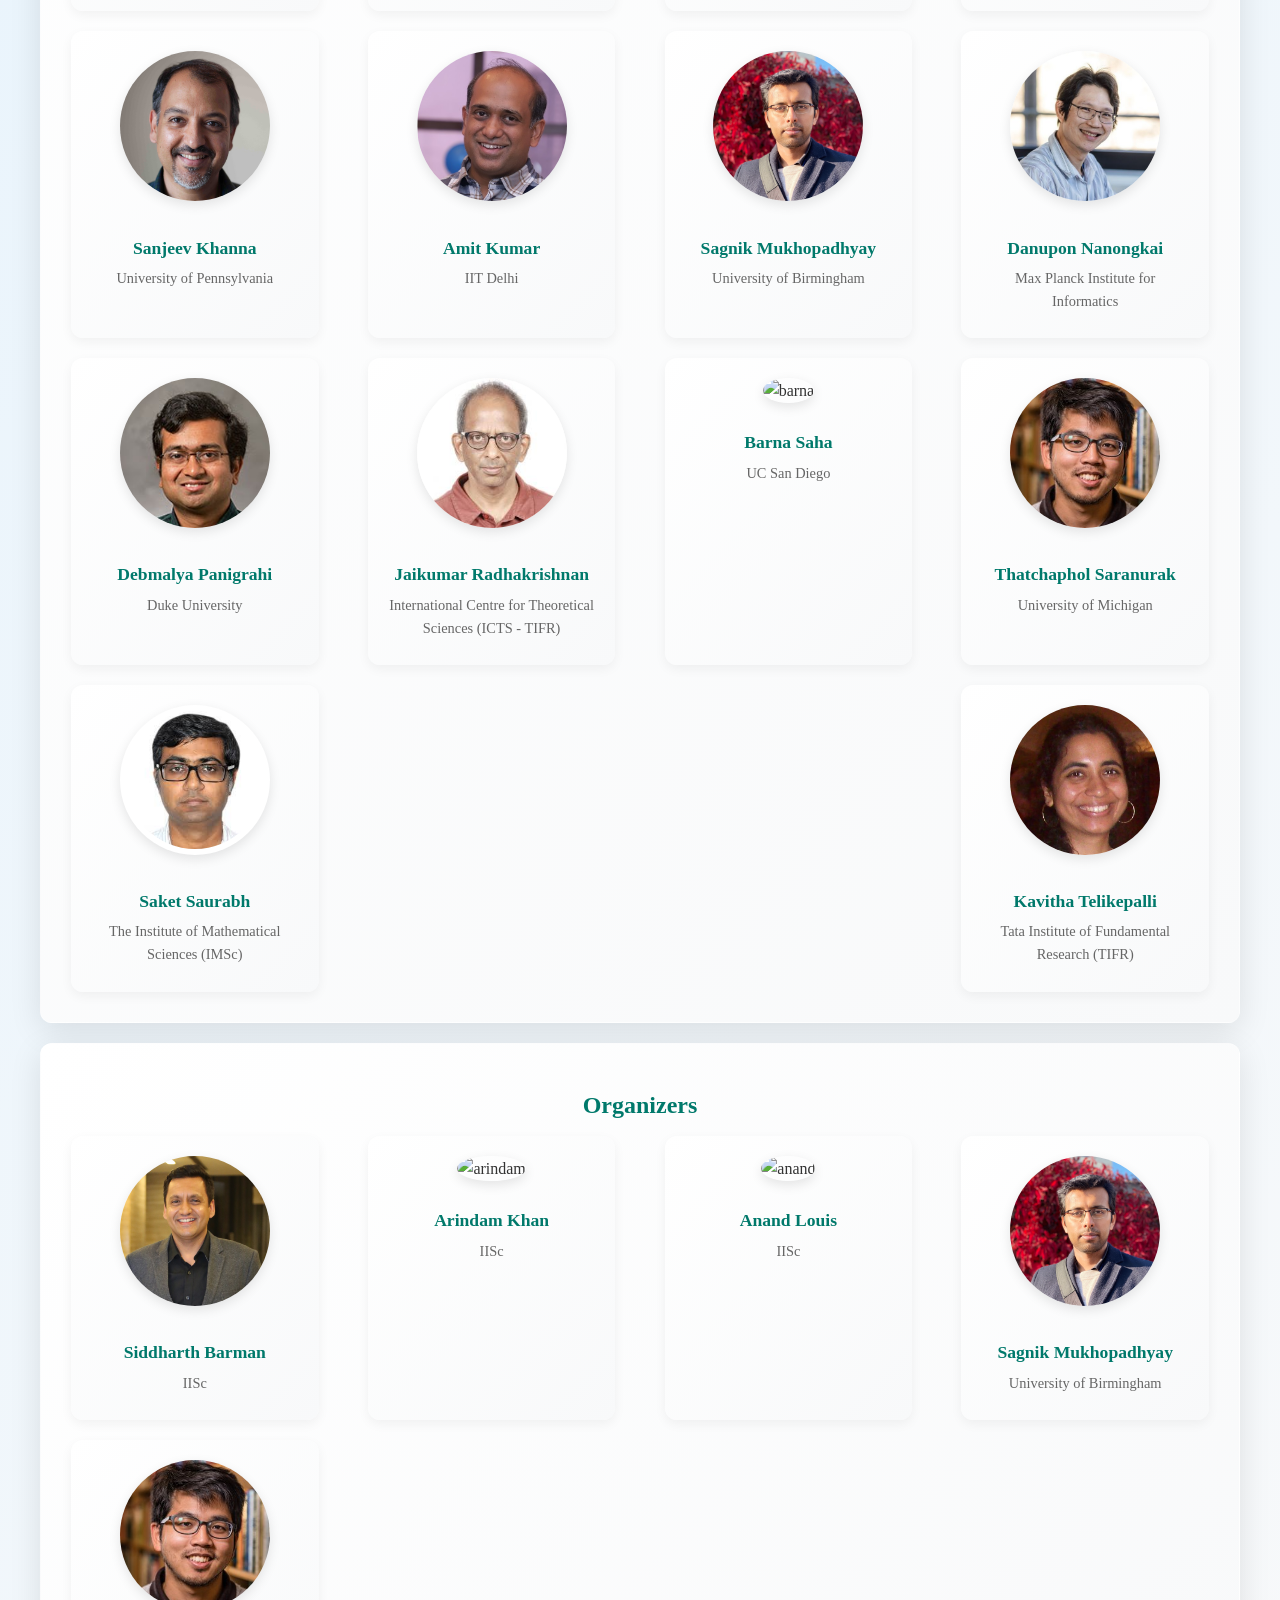
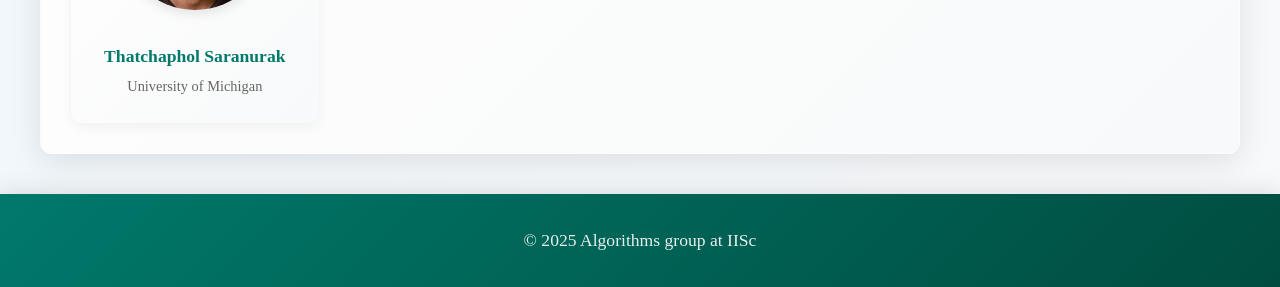
==== commit fe6d1ab9: "Remove countdown timer section and update venue details with Google Maps link" ====
--- a/index.html
+++ b/index.html
@@ -36,28 +36,6 @@
     <main>
         <section id="details">
             <!-- <h2>Workshop Details</h2> -->
-            <!-- Countdown Timer -->
-            <div class="countdown-container">
-                <h3>Countdown</h3>
-                <div id="countdown">
-                    <div class="countdown-item">
-                        <span id="days">0</span>
-                        <label>Days</label>
-                    </div>
-                    <div class="countdown-item">
-                        <span id="hours">0</span>
-                        <label>Hours</label>
-                    </div>
-                    <div class="countdown-item">
-                        <span id="minutes">0</span>
-                        <label>Minutes</label>
-                    </div>
-                    <div class="countdown-item">
-                        <span id="seconds">0</span>
-                        <label>Seconds</label>
-                    </div>
-                </div>
-            </div>
 
             <div class="workshop-description">
                 <p>The workshop will bring together researchers interested in Graph Algorithms. A focus of the workshop will be on Dynamic, Distributed, and Streaming Algorithms.</p>
@@ -70,7 +48,7 @@
             <div class="workshop-info">
                 <div class="info-item">
                     <span class="info-icon">📍</span>
-                    <strong>Venue:</strong> CSA104<br>Indian Institute of Science (IISc)
+                    <strong>Venue:</strong> CSA104 (<a href="https://maps.app.goo.gl/Lew1AzZuEL2tTdZY6">Google Maps</a>)<br>Indian Institute of Science (IISc)
                 </div>
                 <div class="info-item">
                     <span class="info-icon">📅</span>
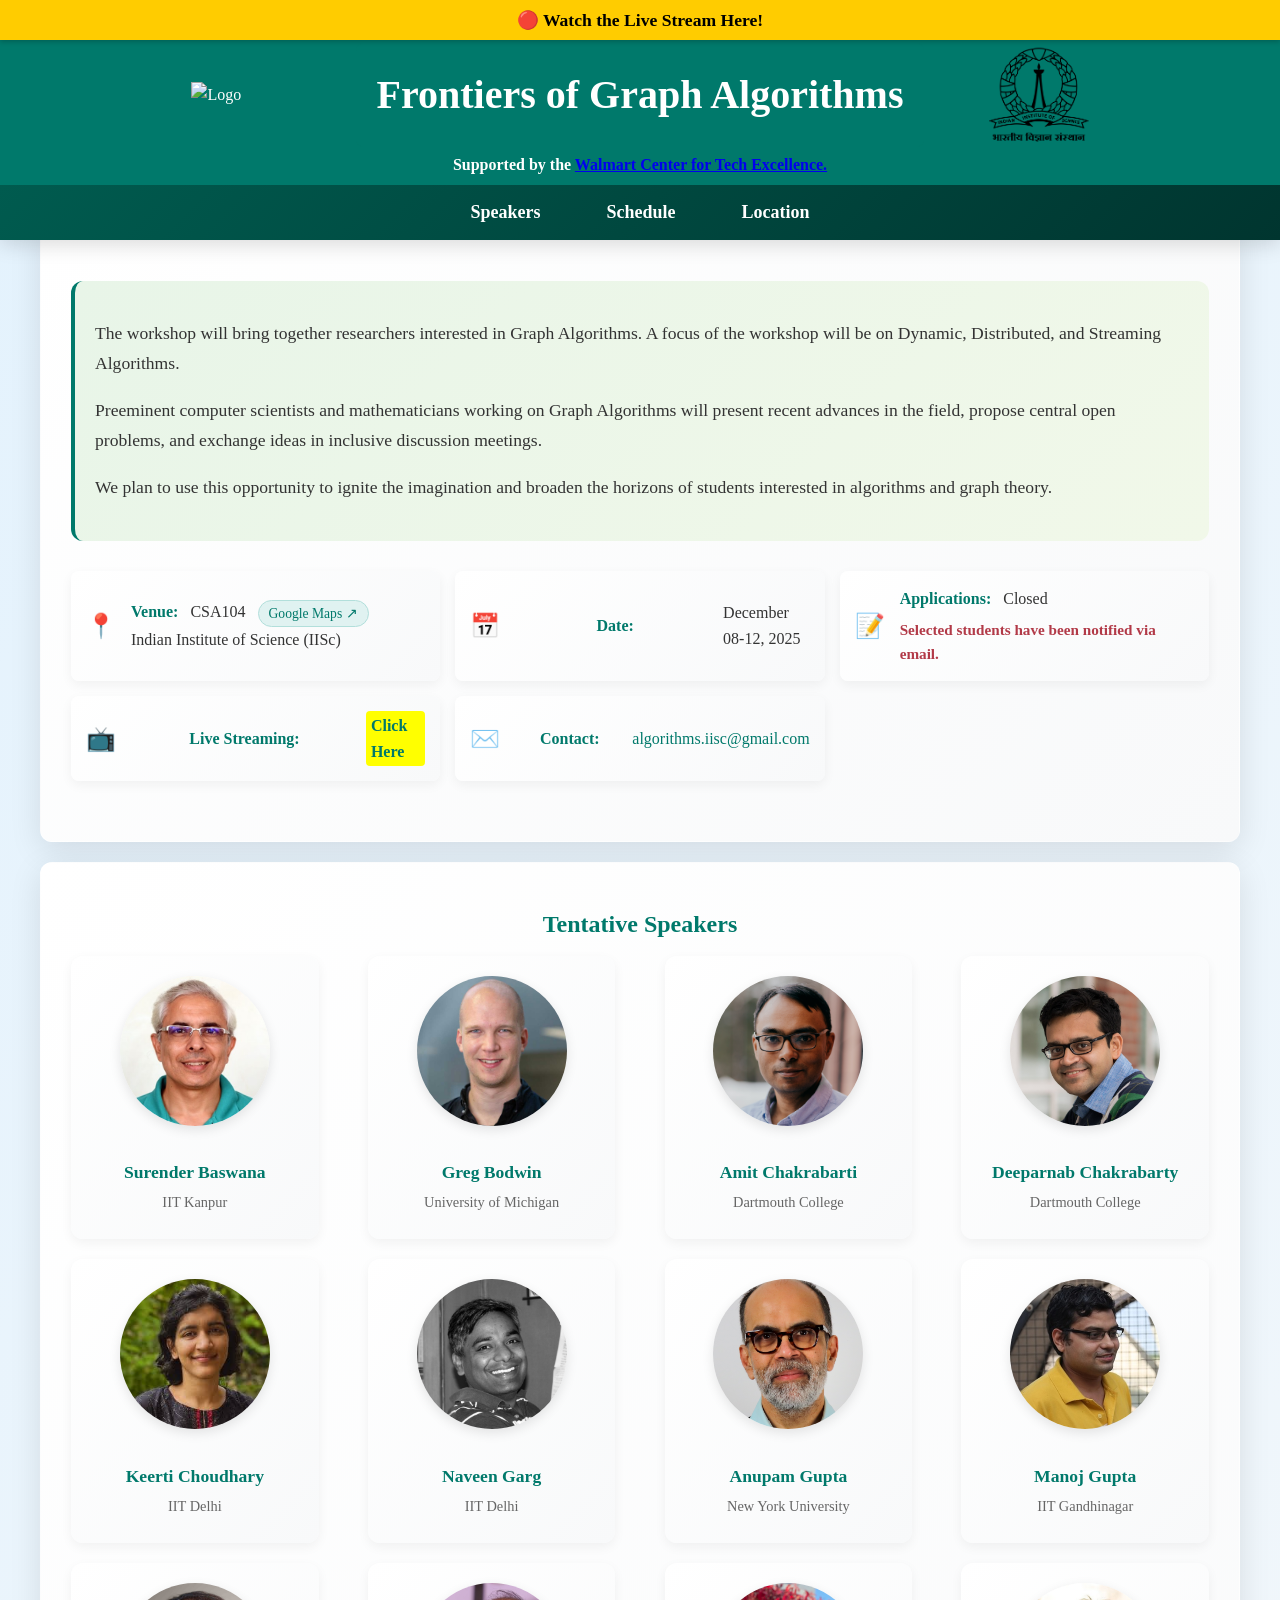
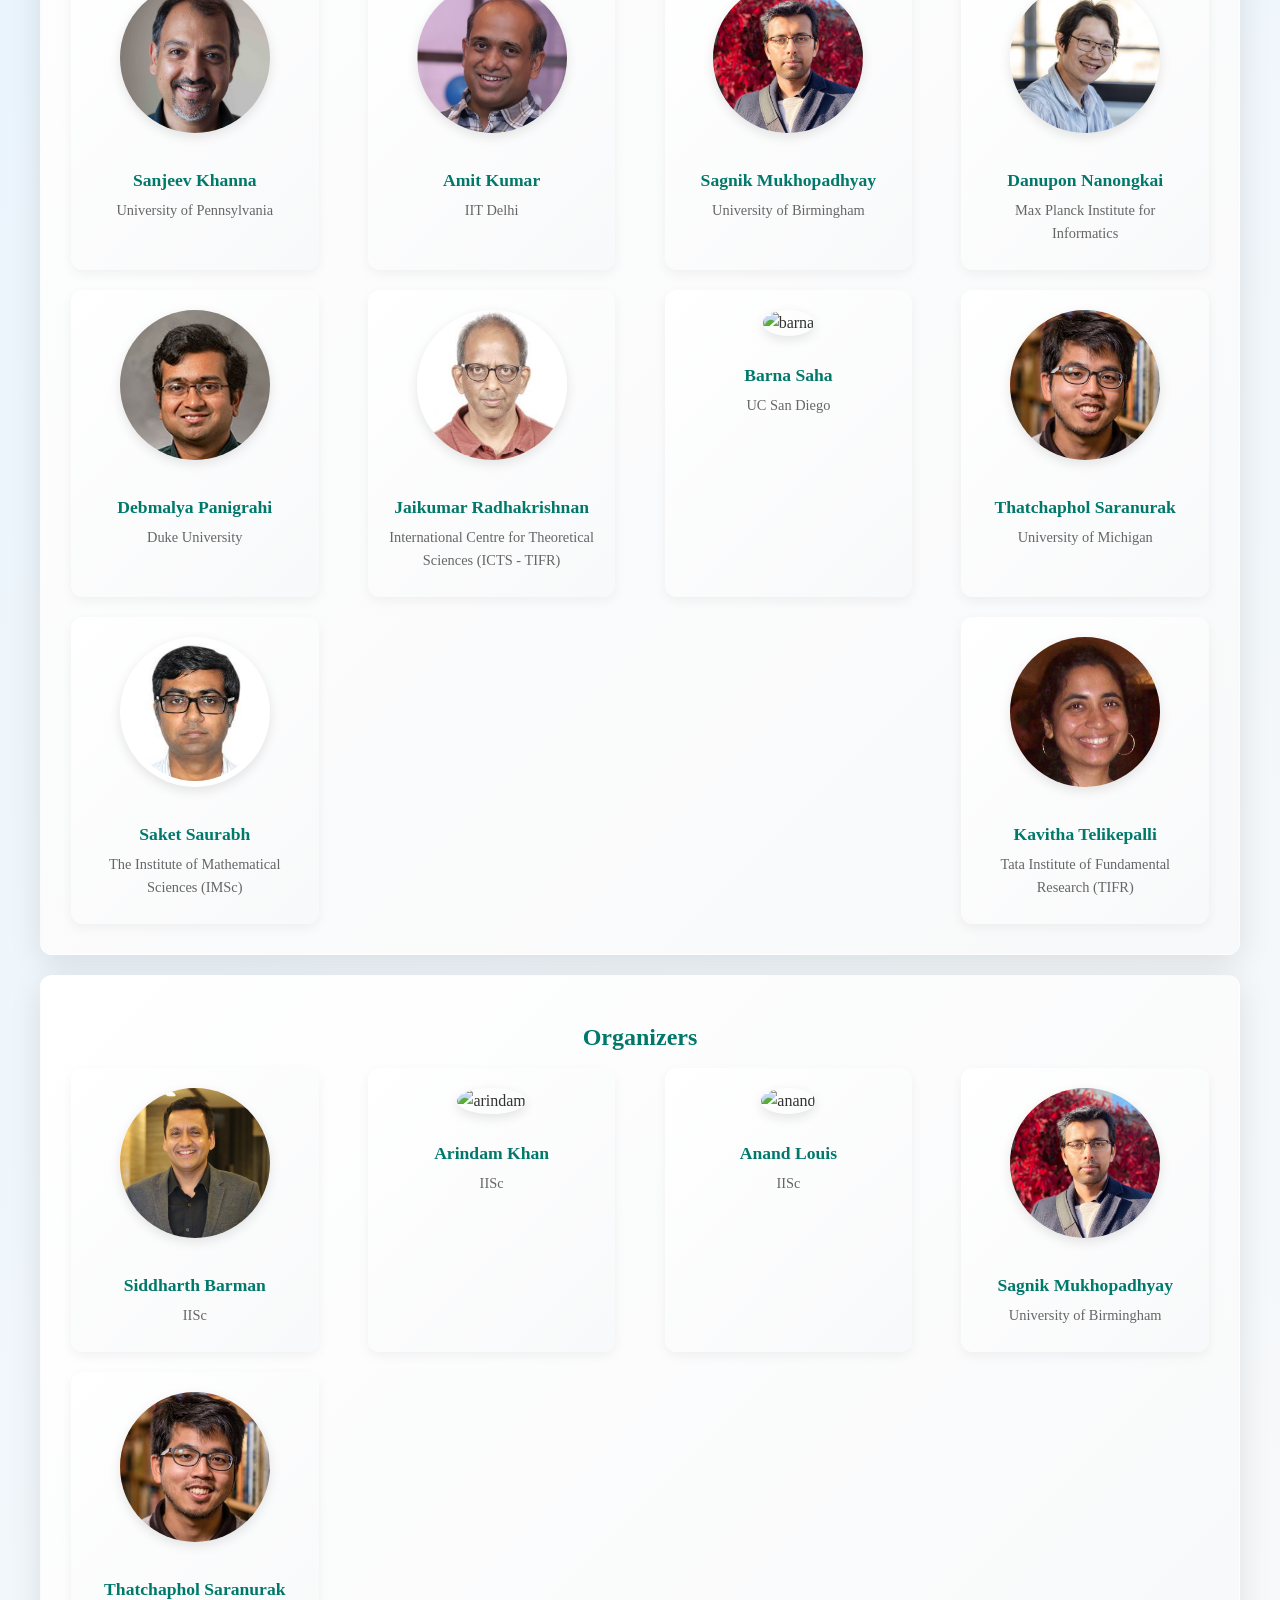
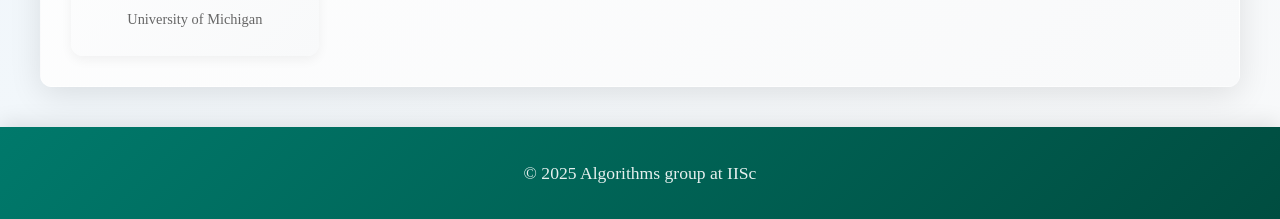
==== commit 4a7a73fb: "Enhance venue details with Google Maps link and add styling for map links" ====
--- a/index.html
+++ b/index.html
@@ -48,7 +48,9 @@
             <div class="workshop-info">
                 <div class="info-item">
                     <span class="info-icon">📍</span>
-                    <strong>Venue:</strong> CSA104 (<a href="https://maps.app.goo.gl/Lew1AzZuEL2tTdZY6">Google Maps</a>)<br>Indian Institute of Science (IISc)
+                    <div>
+                        <strong>Venue:</strong> CSA104 <a href="https://maps.app.goo.gl/Lew1AzZuEL2tTdZY6" target="_blank" class="map-link">Google Maps ↗</a><br>Indian Institute of Science (IISc)
+                    </div>
                 </div>
                 <div class="info-item">
                     <span class="info-icon">📅</span>
--- a/styles.css
+++ b/styles.css
@@ -54,6 +54,28 @@
     border-radius: 4px;
 }
 
+.map-link {
+    display: inline-block;
+    font-size: 0.85em;
+    padding: 2px 10px;
+    background-color: #e0f2f1;
+    color: #00796b !important;
+    border: 1px solid #b2dfdb;
+    border-radius: 15px;
+    text-decoration: none !important;
+    margin-left: 8px;
+    vertical-align: middle;
+    transition: all 0.2s ease;
+}
+
+.map-link:hover {
+    background-color: #00796b;
+    color: #ffffff !important;
+    border-color: #00796b;
+    transform: translateY(-1px);
+    box-shadow: 0 2px 4px rgba(0,0,0,0.1);
+}
+
 header {
     background-color: #00796b;
     color: #fff;
@@ -163,11 +185,11 @@
 main {
     padding: 20px;
     max-width: 1200px;
-    margin: 160px auto 0;
+    margin: 140px auto 0;
 }
 
 body.with-banner main {
-    margin: 200px auto 0;
+    margin: 180px auto 0;
 }
 
 ul li {
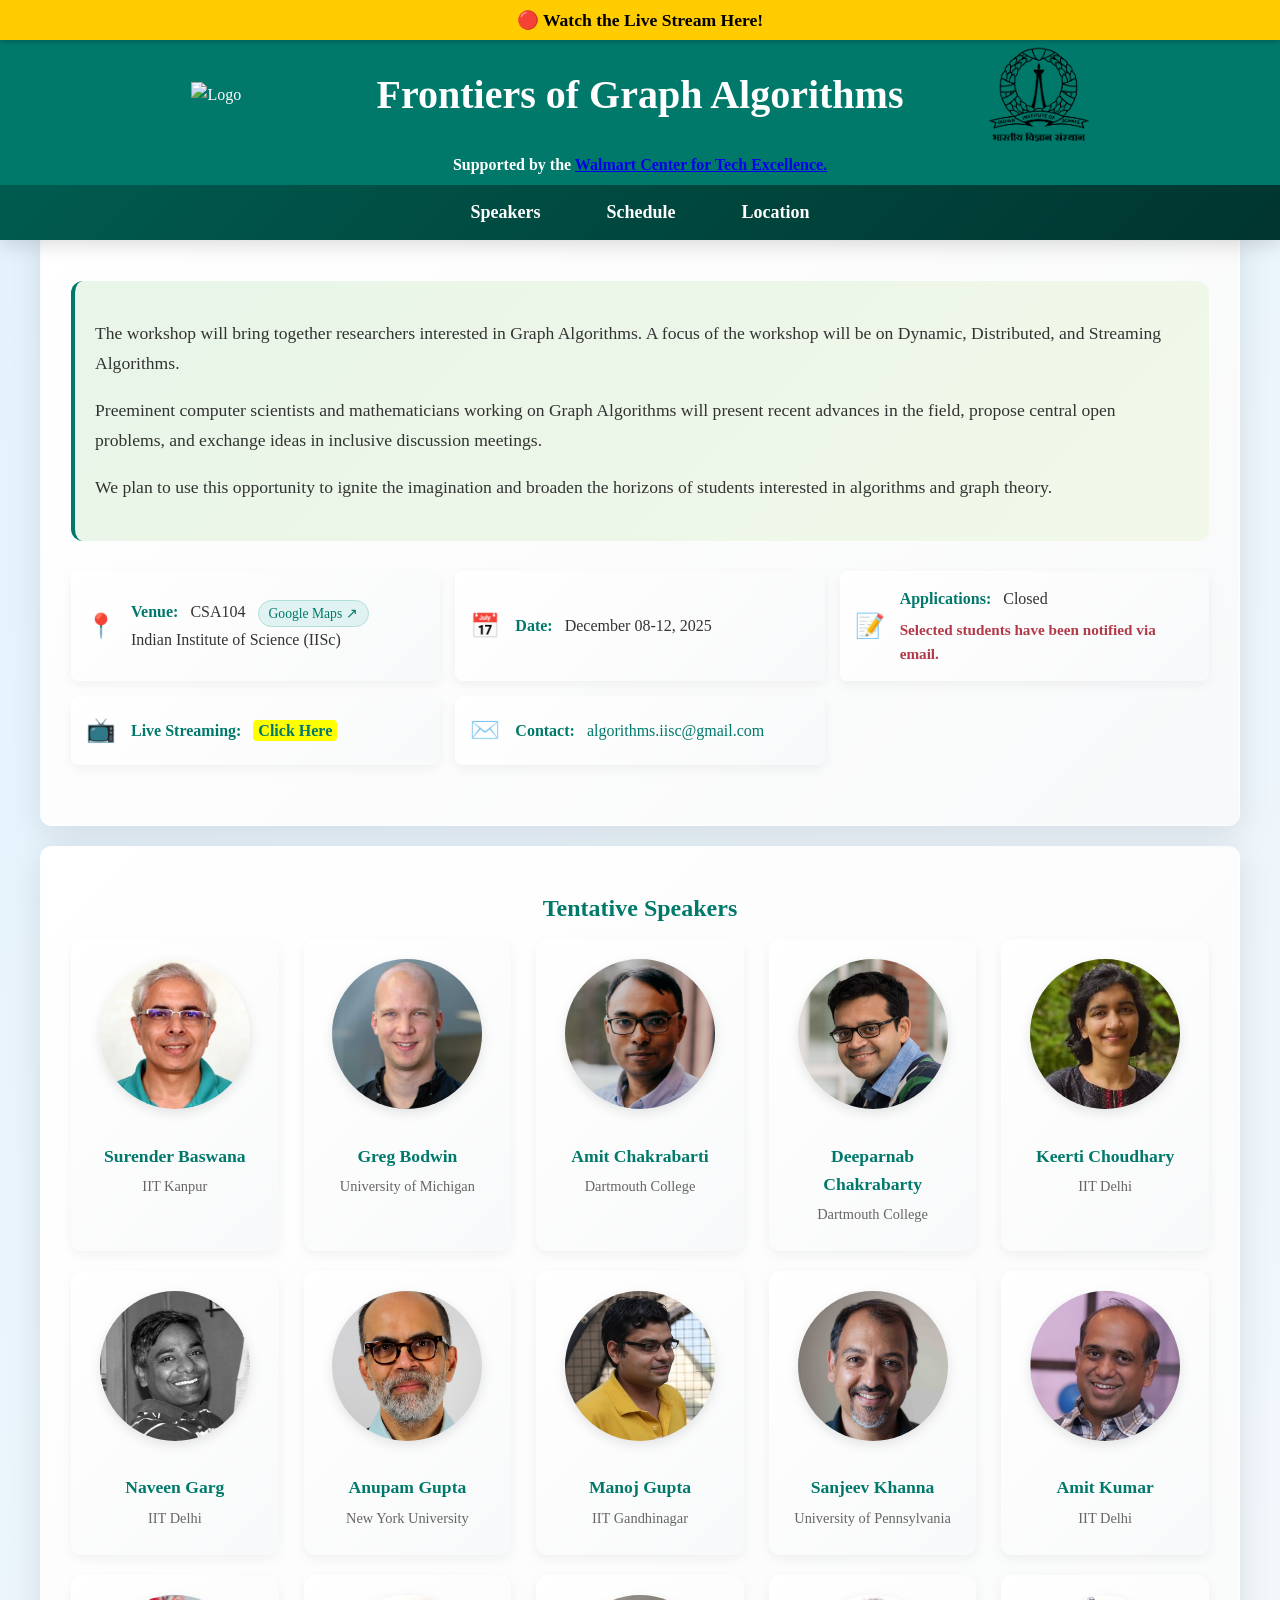
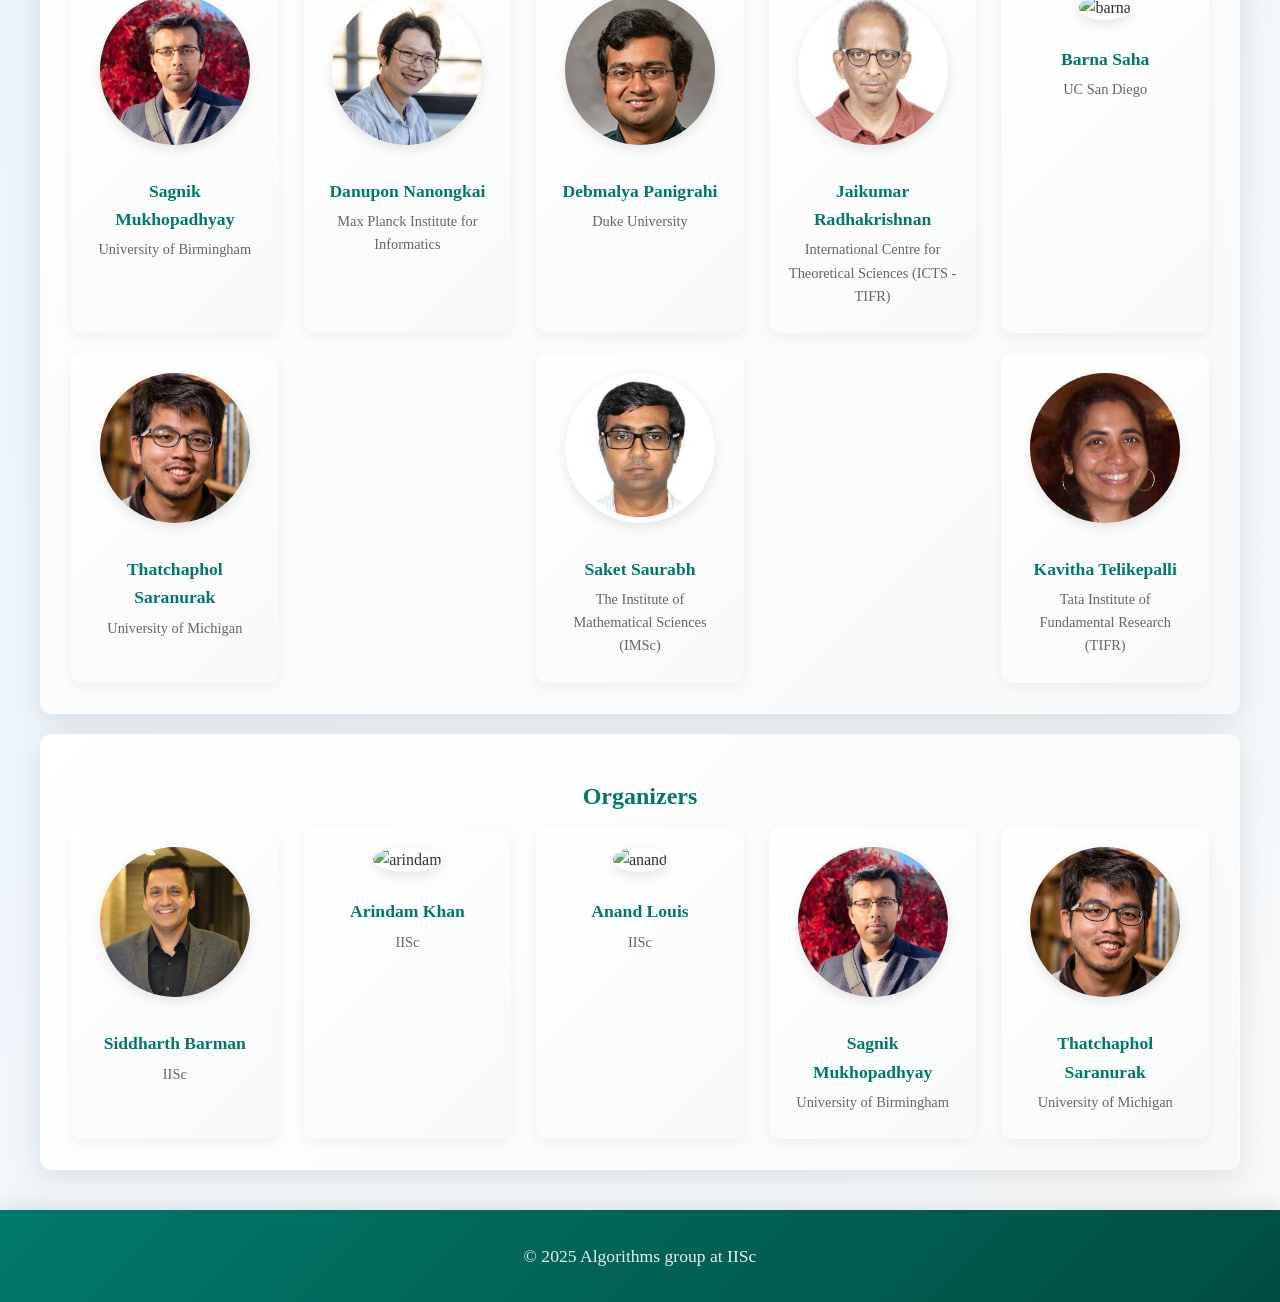
==== commit 5679848d: "Add floating banner for live stream and enhance layout for mobile responsiveness" ====
--- a/index.html
+++ b/index.html
@@ -54,7 +54,9 @@
                 </div>
                 <div class="info-item">
                     <span class="info-icon">📅</span>
-                    <strong>Date:</strong> December 08-12, 2025
+                    <div>
+                        <strong>Date:</strong> December 08-12, 2025
+                    </div>
                 </div>
                 <div class="info-item">
                     <span class="info-icon">📝</span>
@@ -68,11 +70,15 @@
                 </div>
                 <div class="info-item">
                     <span class="info-icon">📺</span>
-                    <strong>Live Streaming:</strong> <a href="https://youtube.com/playlist?list=PLmx4utxjUQD4V6coxKDLTS6IqJIbs5d2M&si=CVn0hxVryFUeJpWC" class="highlight-link">Click Here</a>
+                    <div>
+                        <strong>Live Streaming:</strong> <a href="https://youtube.com/playlist?list=PLmx4utxjUQD4V6coxKDLTS6IqJIbs5d2M&si=CVn0hxVryFUeJpWC" class="highlight-link">Click Here</a>
+                    </div>
                 </div>
                 <div class="info-item">
                     <span class="info-icon">✉️</span>
-                    <strong>Contact:</strong> <a href="mailto:algorithms.iisc@gmail.com">algorithms.iisc@gmail.com</a>
+                    <div>
+                        <strong>Contact:</strong> <a href="mailto:algorithms.iisc@gmail.com">algorithms.iisc@gmail.com</a>
+                    </div>
                 </div>
             </div>
         </section>
@@ -377,34 +383,9 @@
     </footer>
 
     <script>
-        // Countdown Timer
-        function updateCountdown() {
-            const conferenceDate = new Date('December 8, 2025 09:00:00').getTime();
-            const now = new Date().getTime();
-            const timeLeft = conferenceDate - now;
-            
-            if (timeLeft > 0) {
-                const days = Math.floor(timeLeft / (1000 * 60 * 60 * 24));
-                const hours = Math.floor((timeLeft % (1000 * 60 * 60 * 24)) / (1000 * 60 * 60));
-                const minutes = Math.floor((timeLeft % (1000 * 60 * 60)) / (1000 * 60));
-                const seconds = Math.floor((timeLeft % (1000 * 60)) / 1000);
-                
-                document.getElementById('days').textContent = days;
-                document.getElementById('hours').textContent = hours;
-                document.getElementById('minutes').textContent = minutes;
-                document.getElementById('seconds').textContent = seconds;
-            } else {
-                document.getElementById('countdown').innerHTML = '<h3>Conference has started!</h3>';
-            }
-        }
-        
-        // Update countdown every second
-        setInterval(updateCountdown, 1000);
-        updateCountdown(); // Initial call
-        
         // Mobile header scroll behavior
         function handleMobileScroll() {
-            const isPortraitMobile = window.innerWidth <= 720;
+            const isPortraitMobile = window.innerWidth <= 768;
             const isLandscapeMobile = window.innerWidth <= 1024 && window.innerHeight <= 600;
             
             if (isPortraitMobile || isLandscapeMobile) {
@@ -412,7 +393,6 @@
                 const headerContent = document.querySelector('.header-content');
                 const supportText = document.querySelector('header strong');
                 const nav = document.querySelector('nav');
-                const main = document.querySelector('main');
                 
                 if (window.scrollY > 25) {
                     if (isLandscapeMobile) {
@@ -421,7 +401,7 @@
                     headerContent.classList.add('scrolled');
                     supportText.classList.add('scrolled');
                     nav.classList.add('scrolled');
-                    main.style.marginTop = '80px'; // Adjust main margin when scrolled
+                    document.body.classList.add('scrolled-mode');
                 } else {
                     if (isLandscapeMobile) {
                         header.classList.remove('scrolled');
@@ -429,7 +409,7 @@
                     headerContent.classList.remove('scrolled');
                     supportText.classList.remove('scrolled');
                     nav.classList.remove('scrolled');
-                    main.style.marginTop = '160px'; // Reset main margin
+                    document.body.classList.remove('scrolled-mode');
                 }
             }
         }
--- a/styles.css
+++ b/styles.css
@@ -22,7 +22,7 @@
     color: #000;
     text-align: center;
     padding: 10px 0;
-    z-index: 2000;
+    z-index: 9999; /* Increased z-index to ensure it's on top */
     font-weight: bold;
     box-shadow: 0 2px 5px rgba(0,0,0,0.2);
     height: 40px; /* Explicit height to match calculations */
@@ -39,6 +39,7 @@
     display: flex;
     align-items: center;
     gap: 8px;
+    white-space: nowrap; /* Prevent wrapping */
 }
 
 .floating-banner a:hover {
@@ -176,10 +177,11 @@
     color: #00796b;
 }
 
-strong {
+header > strong {
     margin: 2px 0; /* Space above and below the text */
     text-align: center;
     width: 100%; /* Make sure the strong element takes up full width */
+    display: block; /* Ensure it behaves as a block to take width */
 }
 
 main {
@@ -348,6 +350,7 @@
     border-radius: 12px;
     background: linear-gradient(135deg, #ffffff 0%, #f8f9fa 100%);
     box-shadow: 0 4px 12px rgba(0, 0, 0, 0.05);
+    box-sizing: border-box;
 }
 
 .tile a {
@@ -407,14 +410,35 @@
 @media screen and (max-width: 720px) {  /* For narrow screens */
   .tile-container {
     justify-content: center;
+    gap: 10px;
   }
 
   .tile {
-    width: 100%;
+    width: calc(50% - 10px);
+    padding: 10px;
+  }
+
+  .tile img {
+    width: 100px;
+    height: 100px;
+    margin-bottom: 5px;
+  }
+
+  .tile h3 {
+    font-size: 1em;
+    margin: 8px 0 4px 0;
+  }
+
+  .tile p {
+    font-size: 0.8em;
   }
 
   h1 {
     font-size: 1.4em;
+  }
+
+  h2 {
+    font-size: 1.3em;
   }
   
   .workshop-description {
@@ -479,16 +503,6 @@
   
   .workshop-info {
     grid-template-columns: 1fr;
-  }
-  
-  .info-item {
-    flex-direction: column;
-    text-align: center;
-  }
-  
-  .info-icon {
-    margin-right: 0;
-    margin-bottom: 10px;
   }
 }
 
@@ -570,65 +584,122 @@
 
 /* General mobile compactness */
 @media (max-width: 768px) {
+    .floating-banner {
+        height: 24px; /* Thinner banner on mobile */
+        padding: 0; /* Remove padding, use flex align */
+    }
+    
+    .floating-banner a {
+        font-size: 0.8em; /* Smaller font on mobile */
+        line-height: 24px; /* Center vertically */
+    }
+
+    body.with-banner header {
+        top: 24px; /* Adjust header position for thinner banner */
+    }
+
     .header-content {
-        padding: 8px 15px;
+        padding: 5px 10px;
+        flex-direction: row; /* Ensure horizontal layout */
+        justify-content: space-between;
     }
 
     .header-content h1 {
-        font-size: 1.8em;
-        padding: 0.3em;
+        font-size: 1.2em; /* Smaller title */
+        padding: 0.2em;
         margin: 0;
+        white-space: nowrap; /* Keep title horizontal */
+        overflow: hidden;
+        text-overflow: ellipsis;
     }
 
     .logo-container {
-        margin: 0 30px;
+        margin: 0 5px; /* Compact margins */
     }
 
     .logo {
-        width: 60px;
+        width: 40px; /* Smaller logos */
         height: auto;
-        padding: 3px;
+        padding: 2px;
     }
 
     header strong {
+        font-size: 11px;
+        padding: 2px 10px;
+        margin: 1px 0;
+    }
+
+    nav {
+        padding: 0.2em 0;
+        margin-top: 2px;
+    }
+
+    nav ul li {
+        margin: 0 5px;
+    }
+
+    nav ul li a {
+        padding: 5px 10px;
         font-size: 12px;
-        padding: 5px 15px;
-        margin: 1px 0;
-    }
-
-    nav {
-        padding: 0.3em 0;
-        margin-top: 3px;
-    }
-
-    nav ul li {
-        margin: 0 8px;
-    }
-
-    nav ul li a {
-        padding: 6px 12px;
-        font-size: 13px;
     }
 
     main {
-        margin: 120px auto 0;
-        padding: 15px;
+        margin: 90px auto 0;
+        padding: 10px;
+    }
+
+    body.with-banner main {
+        margin-top: 110px;
+    }
+
+    body.scrolled-mode main {
+        margin-top: 40px;
+    }
+
+    body.with-banner.scrolled-mode main {
+        margin-top: 60px;
+    }
+
+    /* Reorder details section for mobile */
+    #details {
+        display: flex;
+        flex-direction: column;
+    }
+
+    .workshop-info {
+        order: 1; /* Move info (venue, etc.) to top */
+        margin-top: 0;
+    }
+
+    .workshop-description {
+        order: 2; /* Move description below info */
+        margin-top: 15px;
+    }
+
+    .info-item > div {
+        flex: 1;
+    }
+    
+    .info-item > div:not(.application-status) > strong {
+        display: block;
     }
 }
 
 /* Mobile scroll behavior styles - Portrait */
-@media (max-width: 720px) {
+@media (max-width: 768px) {
     .header-content.scrolled {
-        transform: translateY(-100%);
+        max-height: 0;
         opacity: 0;
-        visibility: hidden;
+        padding: 0;
+        overflow: hidden;
         transition: all 0.3s ease;
     }
 
     header strong.scrolled {
-        transform: translateY(-100%);
+        max-height: 0;
         opacity: 0;
-        visibility: hidden;
+        padding: 0;
+        overflow: hidden;
         transition: all 0.3s ease;
     }
 
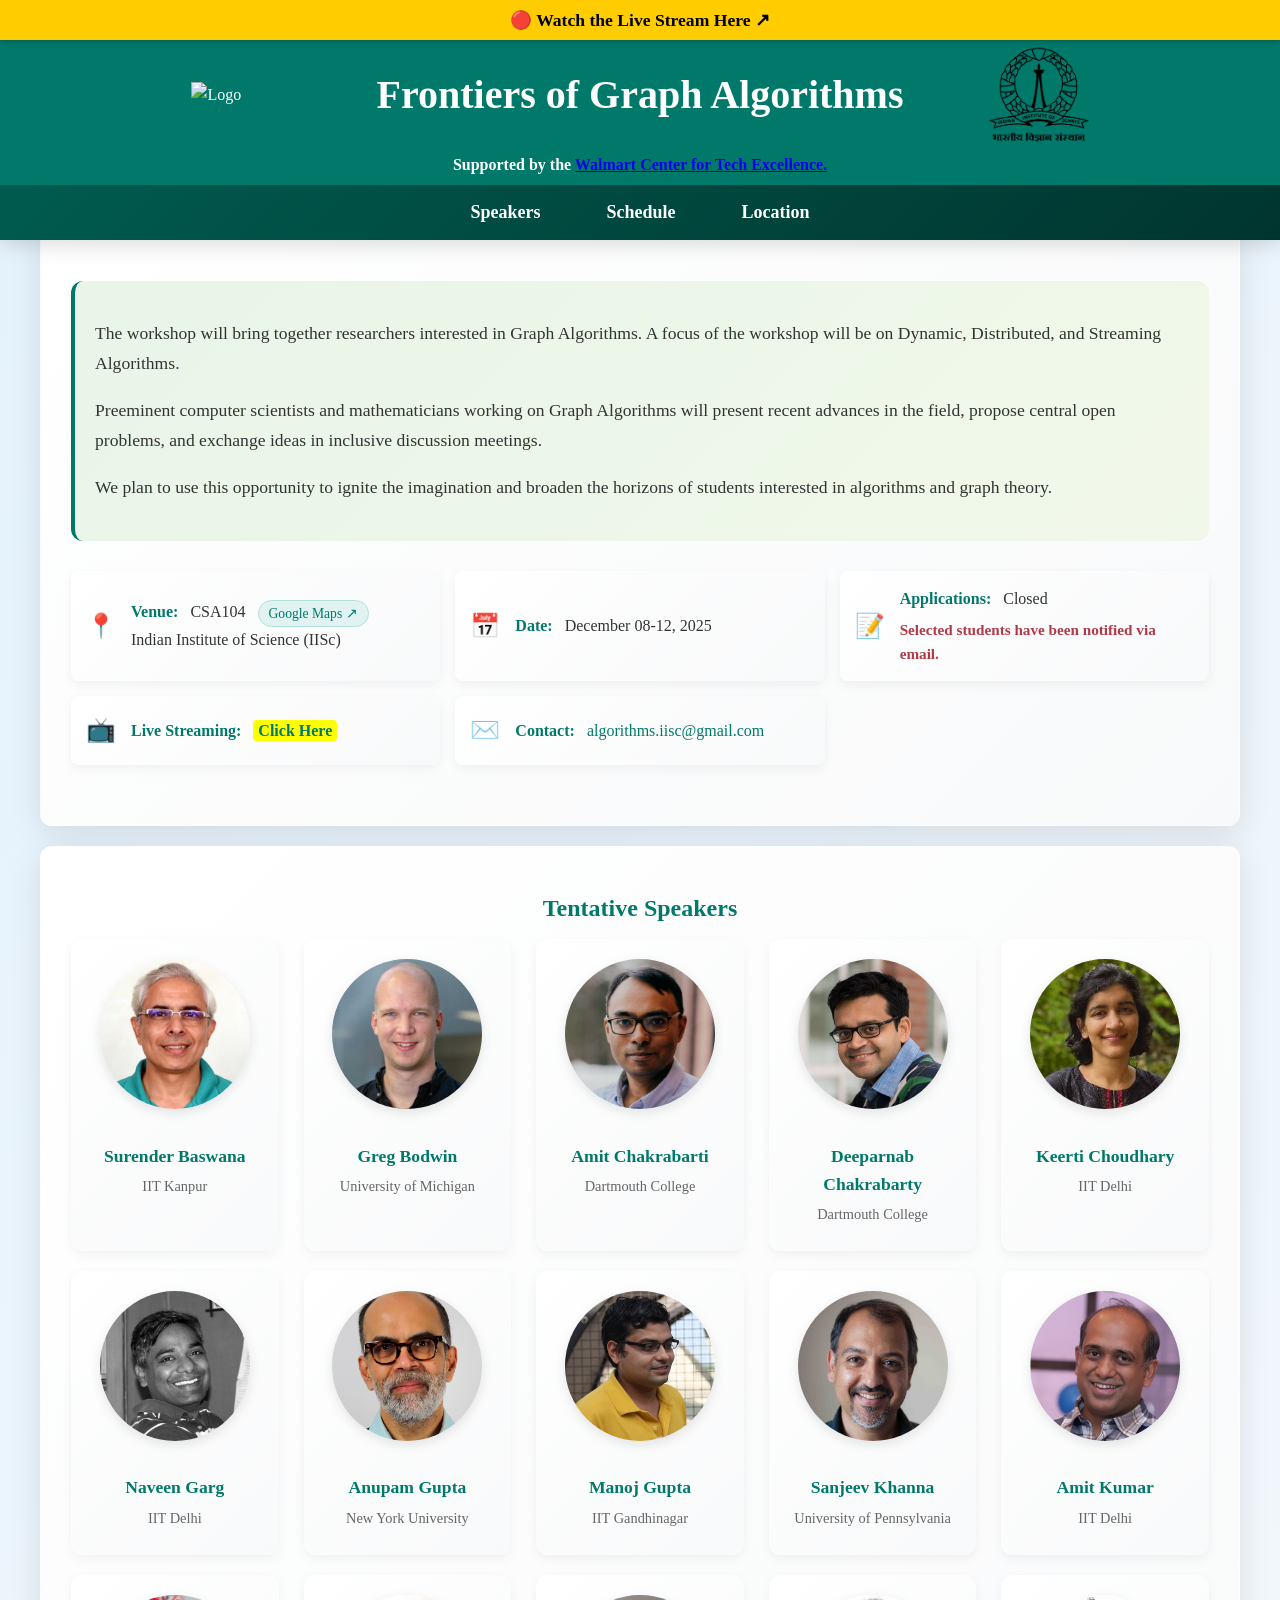
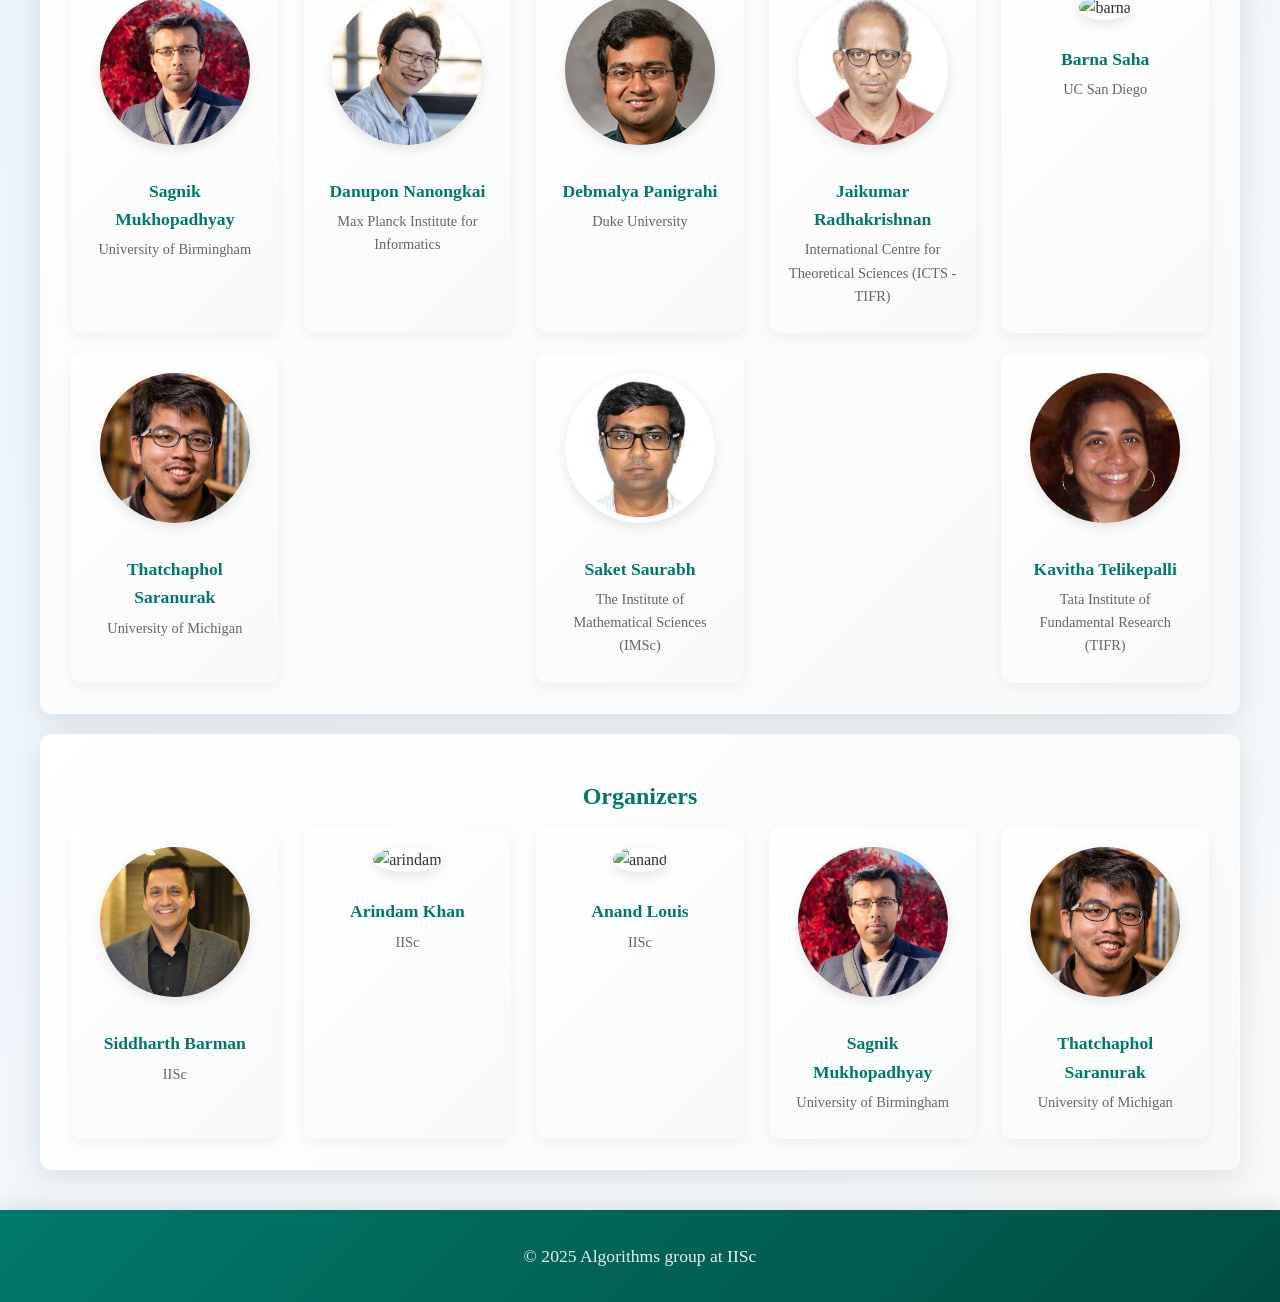
==== commit e0f4c23e: "Update live stream link text and enhance PhD presentations styling" ====
--- a/index.html
+++ b/index.html
@@ -10,7 +10,7 @@
 <body class="with-banner">
     <div class="floating-banner">
         <a href="https://youtube.com/playlist?list=PLmx4utxjUQD4V6coxKDLTS6IqJIbs5d2M&si=CVn0hxVryFUeJpWC" target="_blank">
-            🔴 Watch the Live Stream Here!
+            🔴 Watch the Live Stream Here ↗
         </a>
     </div>
     <header>
--- a/styles.css
+++ b/styles.css
@@ -602,19 +602,27 @@
         padding: 5px 10px;
         flex-direction: row; /* Ensure horizontal layout */
         justify-content: space-between;
+        width: 100%;
+        box-sizing: border-box;
     }
 
     .header-content h1 {
-        font-size: 1.2em; /* Smaller title */
+        font-size: 1em; /* Smaller title to fit with logos */
         padding: 0.2em;
         margin: 0;
         white-space: nowrap; /* Keep title horizontal */
         overflow: hidden;
         text-overflow: ellipsis;
+        min-width: 0; /* Allow shrinking below content size */
+        flex: 1; /* Take up remaining space */
+        text-align: center;
     }
 
     .logo-container {
         margin: 0 5px; /* Compact margins */
+        flex: 0 0 auto; /* Do not grow, do not shrink, auto basis */
+        display: flex;
+        align-items: center;
     }
 
     .logo {
@@ -853,4 +861,78 @@
     color: #b23a48;
     font-weight: 600;
     font-size: 0.95rem;
-}+}
+/* Go to Now Button */
+.go-to-now-btn {
+    position: fixed;
+    bottom: 30px;
+    right: 30px;
+    background-color: #ffcc00;
+    color: black;
+    border: none;
+    border-radius: 50px;
+    padding: 12px 24px;
+    font-size: 16px;
+    font-weight: bold;
+    box-shadow: 0 4px 12px rgba(0,0,0,0.3);
+    cursor: pointer;
+    z-index: 1000;
+    transition: all 0.3s ease;
+    display: flex;
+    align-items: center;
+    gap: 8px;
+    opacity: 0;
+    visibility: hidden;
+    transform: translateY(20px);
+}
+
+.go-to-now-btn.visible {
+    opacity: 1;
+    visibility: visible;
+    transform: translateY(0);
+}
+
+.go-to-now-btn:hover {
+    background-color: #ffb300;
+    transform: translateY(-2px);
+    box-shadow: 0 6px 16px rgba(0,0,0,0.4);
+}
+
+/* Mobile adjustment */
+@media (max-width: 768px) {
+    .go-to-now-btn {
+        bottom: 20px;
+        right: 20px;
+        padding: 10px 20px;
+        font-size: 14px;
+    }
+}
+
+/* Highlight animation for current session */
+@keyframes highlight-pulse {
+    0% { background-color: rgba(255, 235, 59, 0.5); }
+    50% { background-color: rgba(255, 235, 59, 0.2); }
+    100% { background-color: rgba(255, 235, 59, 0.5); }
+}
+
+.current-session-highlight {
+    animation: highlight-pulse 2s infinite;
+    border-left: 4px solid #ffeb3b !important;
+}
+
+/* PhD Presentations Styles */
+.phd-presentations {
+    margin: 8px 0;
+    padding-left: 20px;
+    list-style-type: disc;
+}
+
+.phd-presentations li {
+    margin-bottom: 4px;
+    font-size: 0.95em;
+}
+
+.phd-title {
+    color: #0066cc; /* Blue color as requested */
+    font-weight: 500;
+}
